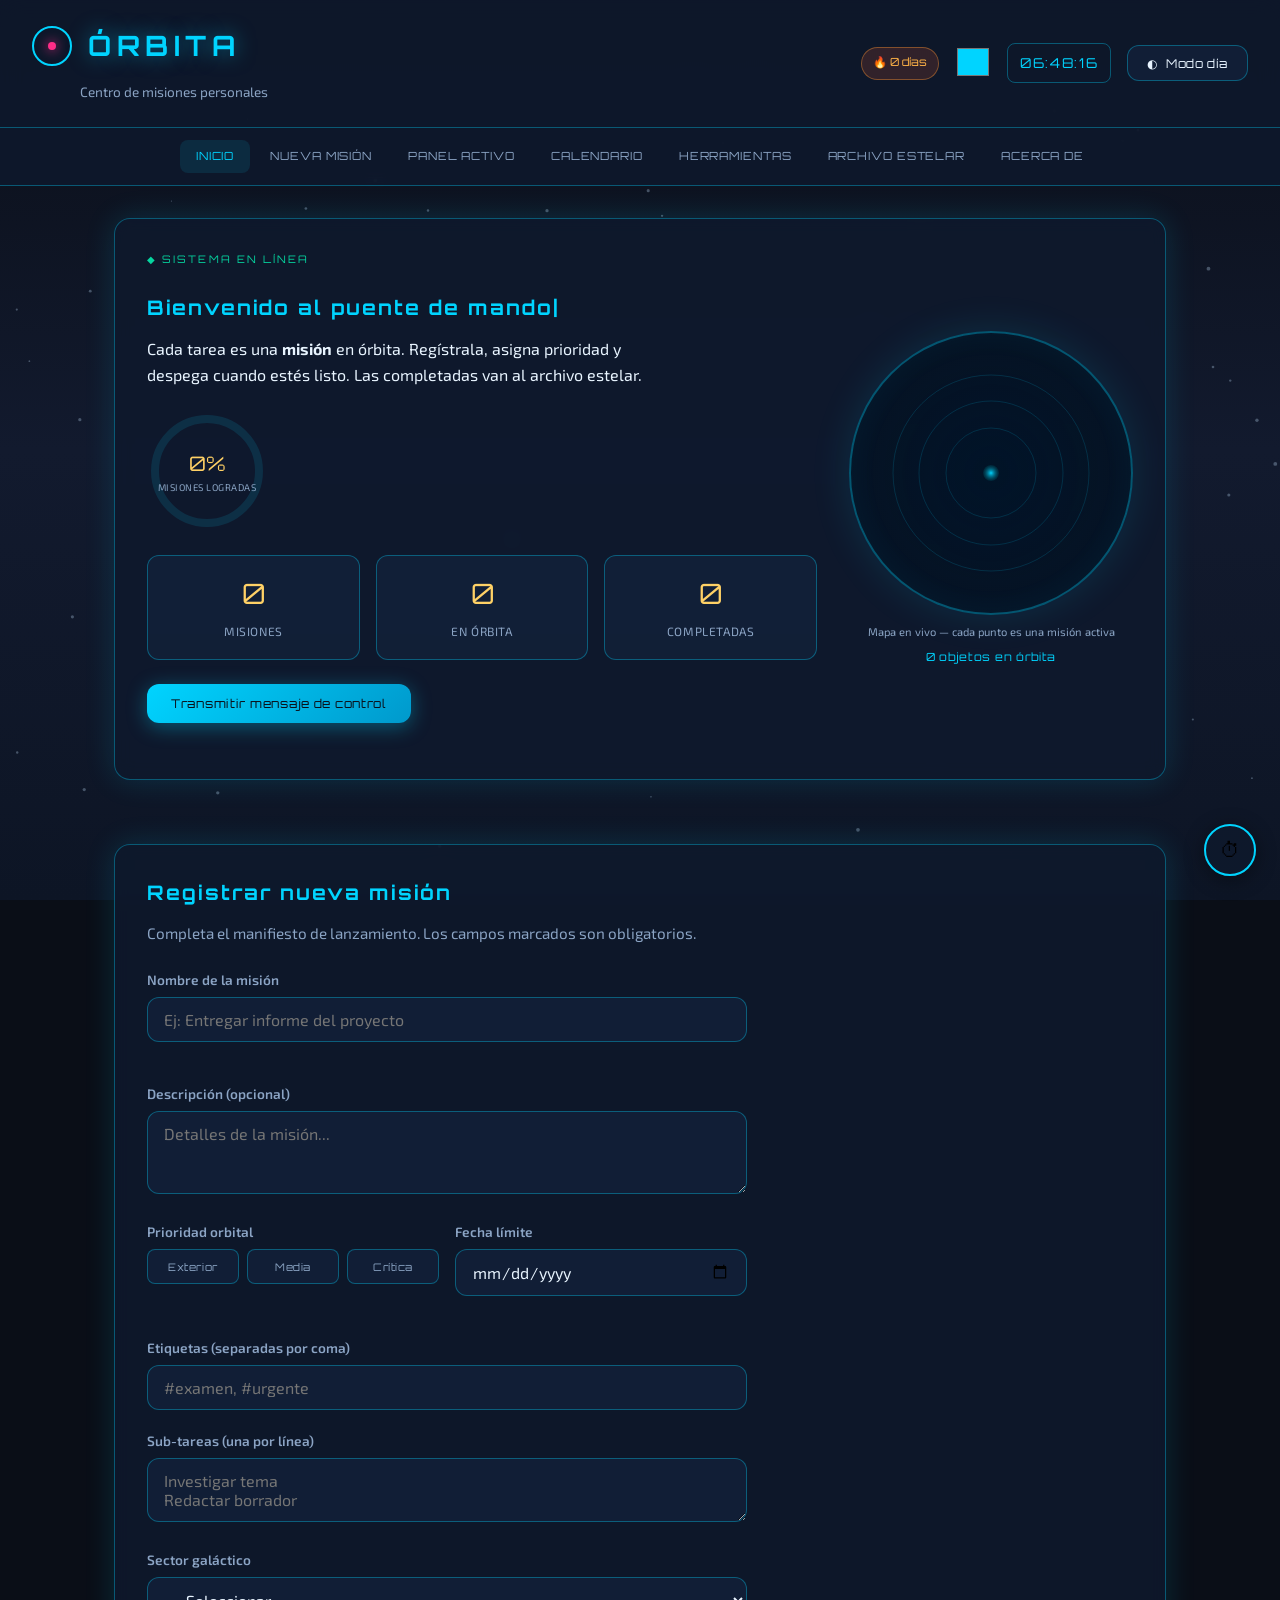
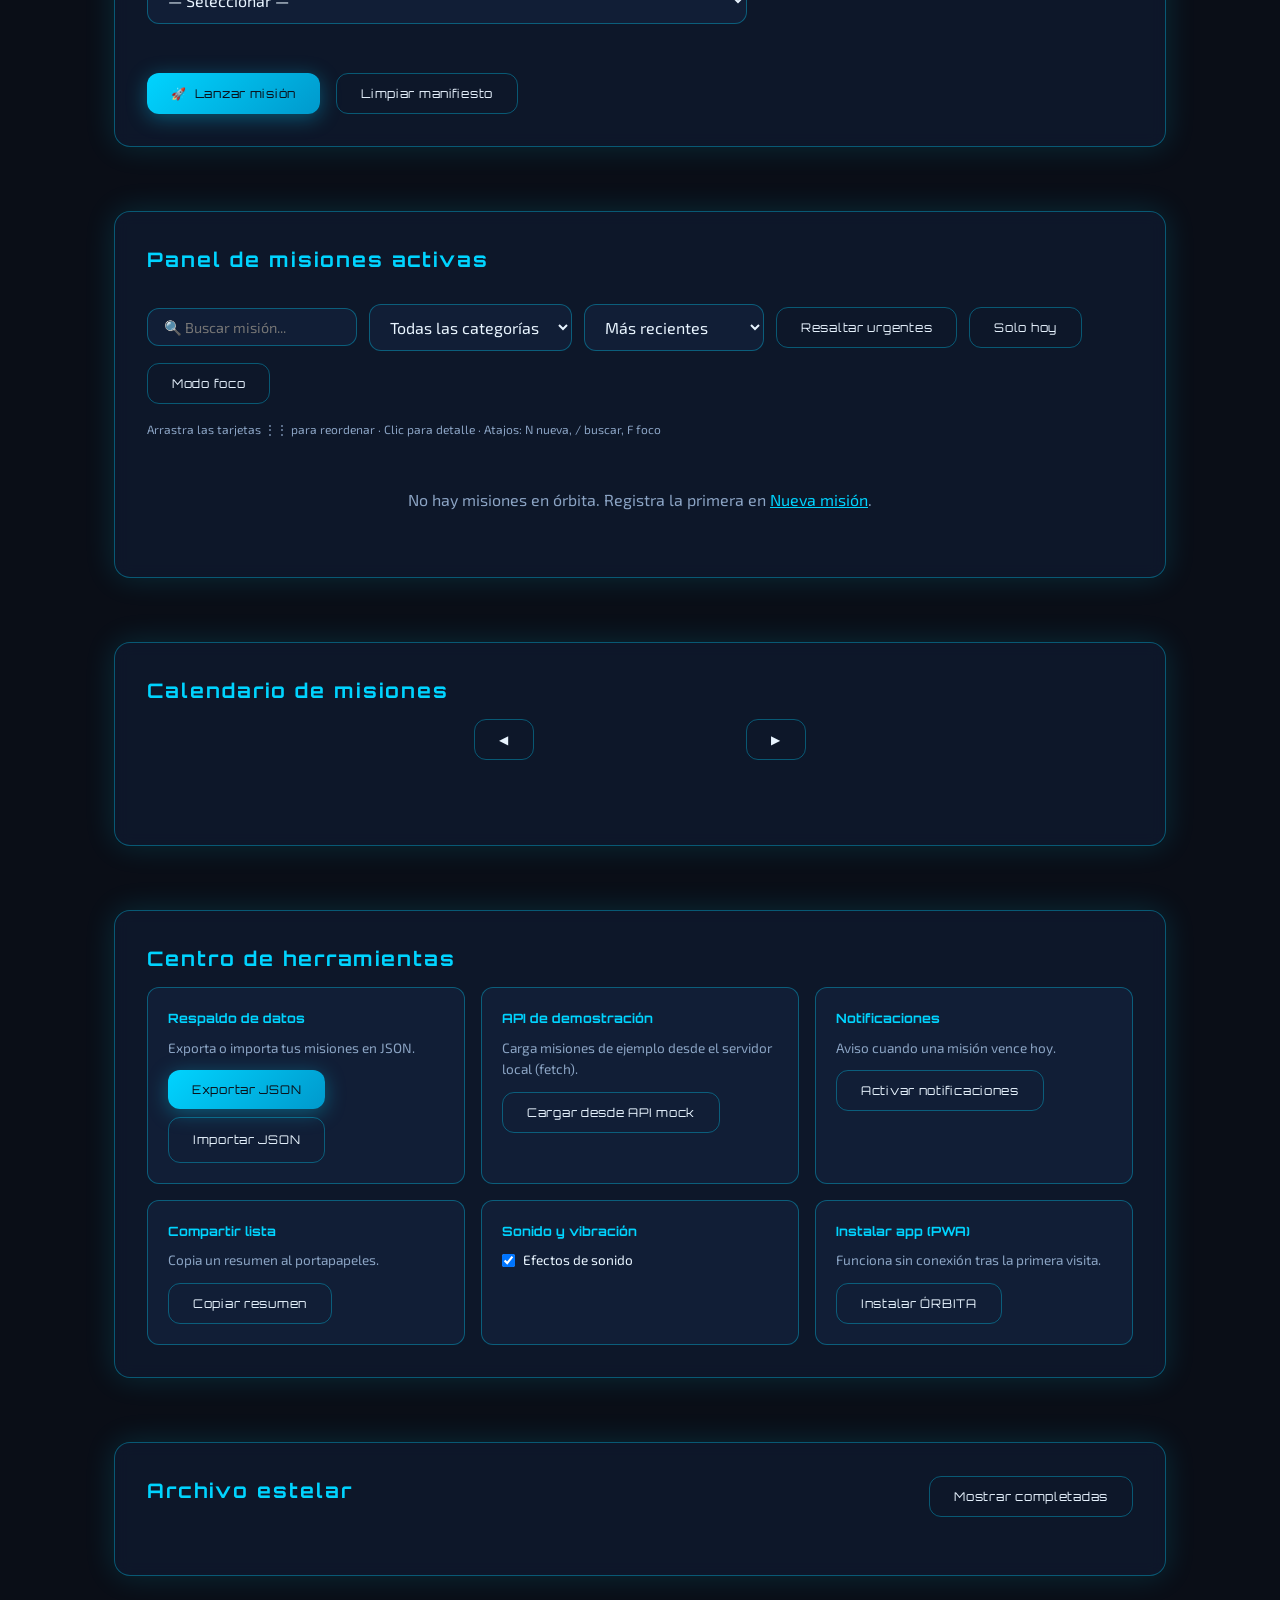
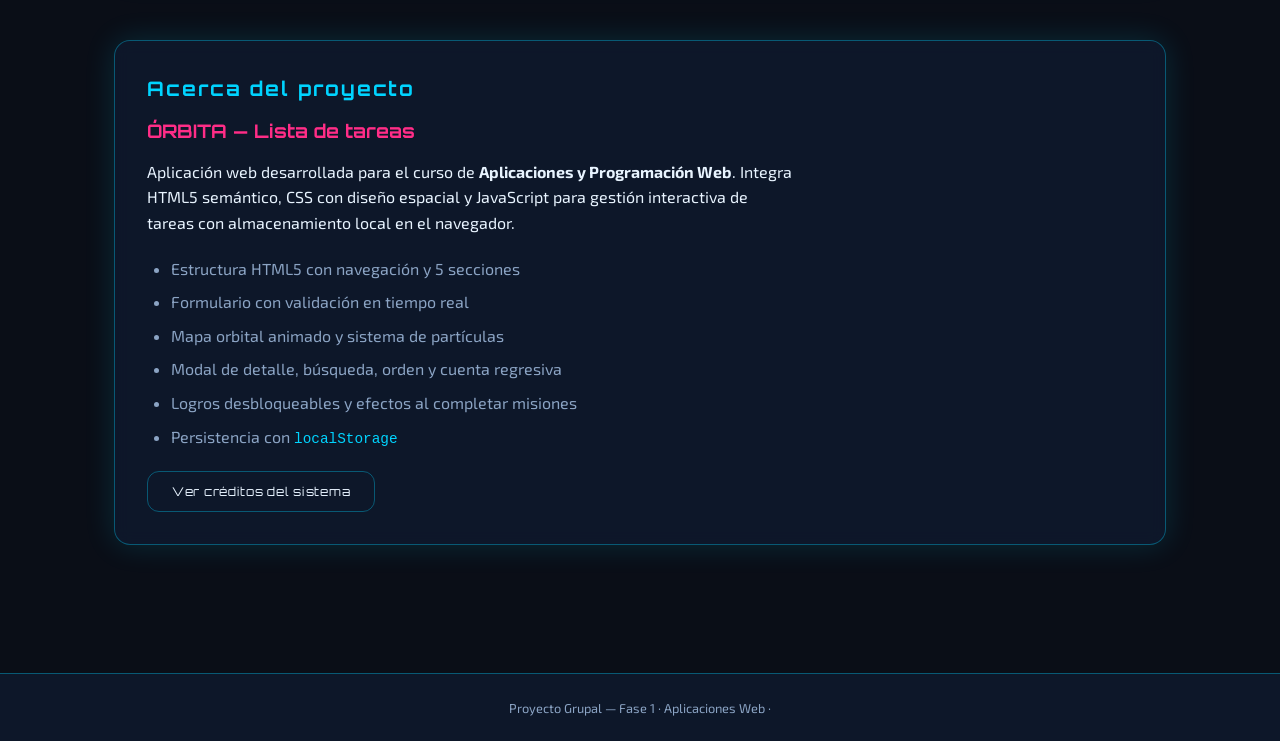
==== index.html @ b2212bdc "Inicializacion de Github - Proyecto" ====
<!DOCTYPE html>
<html lang="es">
<head>
  <meta charset="UTF-8">
  <meta name="viewport" content="width=device-width, initial-scale=1.0">
  <meta name="description" content="ÓRBITA — Centro de misiones para organizar tus tareas diarias">
  <title>ÓRBITA | Centro de Misiones</title>
  <link rel="manifest" href="manifest.json">
  <meta name="theme-color" content="#00d4ff">
  <link rel="preconnect" href="https://fonts.googleapis.com">
  <link rel="preconnect" href="https://fonts.gstatic.com" crossorigin>
  <link href="https://fonts.googleapis.com/css2?family=Orbitron:wght@400;600;700&family=Exo+2:wght@300;400;600&display=swap" rel="stylesheet">
  <link rel="stylesheet" href="css/styles.css">
  <link rel="stylesheet" href="css/features.css">
</head>
<body>
  <canvas id="fx-canvas" class="fx-canvas" aria-hidden="true"></canvas>
  <div class="starfield" id="starfield" aria-hidden="true"></div>
  <div id="cohete-lanzamiento" class="cohete-lanzamiento oculto" aria-hidden="true">🚀</div>

  <header class="site-header">
    <div class="header-brand">
      <span class="logo-ring" aria-hidden="true"></span>
      <h1>ÓRBITA</h1>
      <p class="tagline">Centro de misiones personales</p>
    </div>
    <div class="header-extra">
      <div class="racha-badge" id="racha-badge" title="Racha de días completando misiones">🔥 0 días</div>
      <label class="accent-picker" title="Color de acento">
        <span class="sr-only">Color acento</span>
        <input type="color" id="accent-color" value="#00d4ff">
      </label>
      <div class="reloj-mision" id="reloj-mision" aria-live="off">00:00:00</div>
      <button type="button" id="btn-tema" class="btn-tema" aria-label="Cambiar tema visual">
        <span class="btn-tema-icon">◐</span>
        <span class="btn-tema-texto">Modo día</span>
      </button>
    </div>
  </header>

  <nav class="nav-principal" aria-label="Navegación principal">
    <ul>
      <li><a href="#inicio" class="nav-link activo">Inicio</a></li>
      <li><a href="#nueva-mision" class="nav-link">Nueva misión</a></li>
      <li><a href="#panel-misiones" class="nav-link">Panel activo</a></li>
      <li><a href="#calendario" class="nav-link">Calendario</a></li>
      <li><a href="#herramientas" class="nav-link">Herramientas</a></li>
      <li><a href="#archivo" class="nav-link">Archivo estelar</a></li>
      <li><a href="#acerca" class="nav-link">Acerca de</a></li>
    </ul>
  </nav>

  <main class="contenedor-principal">
    <!-- SECCIÓN 1: INICIO -->
    <section id="inicio" class="seccion seccion-hero" aria-labelledby="titulo-inicio">
      <article class="hero-card">
        <p class="hero-badge">◆ SISTEMA EN LÍNEA</p>
        <h2 id="titulo-inicio"><span id="titulo-typed"></span><span class="cursor-blink">|</span></h2>
        <p>
          Cada tarea es una <strong>misión</strong> en órbita. Regístrala, asigna prioridad
          y despega cuando estés listo. Las completadas van al archivo estelar.
        </p>

        <div class="progreso-orbital" aria-label="Progreso de misiones completadas">
          <svg class="ring-svg" viewBox="0 0 120 120" aria-hidden="true">
            <circle class="ring-bg" cx="60" cy="60" r="52"/>
            <circle class="ring-fill" id="ring-fill" cx="60" cy="60" r="52"/>
          </svg>
          <div class="ring-texto">
            <span class="ring-pct" id="ring-pct">0%</span>
            <span class="ring-label">Misiones logradas</span>
          </div>
        </div>

        <div class="hero-stats" id="hero-stats">
          <div class="stat-orbe">
            <span class="stat-num" id="stat-total">0</span>
            <span class="stat-label">Misiones</span>
          </div>
          <div class="stat-orbe">
            <span class="stat-num" id="stat-activas">0</span>
            <span class="stat-label">En órbita</span>
          </div>
          <div class="stat-orbe">
            <span class="stat-num" id="stat-completadas">0</span>
            <span class="stat-label">Completadas</span>
          </div>
        </div>
        <button type="button" id="btn-mostrar-bienvenida" class="btn-primario">
          Transmitir mensaje de control
        </button>
        <p id="mensaje-bienvenida" class="mensaje-flotante oculto" role="status" aria-live="polite"></p>

        <div class="stats-categorias" id="stats-categorias" aria-label="Estadísticas por categoría"></div>
      </article>
      <aside class="mapa-orbital-panel" aria-label="Mapa orbital de misiones activas">
        <canvas id="mapa-orbital" width="280" height="280" aria-hidden="true"></canvas>
        <p class="mapa-leyenda">Mapa en vivo — cada punto es una misión activa</p>
        <p class="mapa-contador" id="mapa-contador">0 objetos en órbita</p>
      </aside>
    </section>

    <!-- SECCIÓN 2: FORMULARIO NUEVA MISIÓN -->
    <section id="nueva-mision" class="seccion seccion-formulario" aria-labelledby="titulo-formulario">
      <h2 id="titulo-formulario">Registrar nueva misión</h2>
      <p class="seccion-desc">Completa el manifiesto de lanzamiento. Los campos marcados son obligatorios.</p>

      <form id="form-mision" class="form-mision" novalidate>
        <div class="campo-grupo">
          <label for="titulo-mision">Nombre de la misión</label>
          <input
            type="text"
            id="titulo-mision"
            name="titulo"
            placeholder="Ej: Entregar informe del proyecto"
            minlength="3"
            maxlength="80"
            required
            autocomplete="off"
          >
          <span class="error-campo" id="error-titulo" role="alert"></span>
        </div>

        <div class="campo-grupo">
          <label for="descripcion-mision">Descripción (opcional)</label>
          <textarea
            id="descripcion-mision"
            name="descripcion"
            rows="3"
            placeholder="Detalles de la misión..."
            maxlength="200"
          ></textarea>
        </div>

        <div class="campo-fila">
        <div class="campo-grupo">
          <label>Prioridad orbital</label>
          <div class="prioridad-chips" role="group" aria-label="Seleccionar prioridad">
            <button type="button" class="chip-prioridad" data-prioridad="baja">Exterior</button>
            <button type="button" class="chip-prioridad" data-prioridad="media">Media</button>
            <button type="button" class="chip-prioridad" data-prioridad="alta">Crítica</button>
          </div>
          <select id="prioridad-mision" name="prioridad" required class="select-oculto-visual">
            <option value="">— Seleccionar —</option>
            <option value="baja">Baja — órbita exterior</option>
            <option value="media">Media — órbita media</option>
            <option value="alta">Alta — órbita crítica</option>
          </select>
          <span class="error-campo" id="error-prioridad" role="alert"></span>
        </div>

          <div class="campo-grupo">
            <label for="fecha-mision">Fecha límite</label>
            <input type="date" id="fecha-mision" name="fecha" required>
            <span class="error-campo" id="error-fecha" role="alert"></span>
          </div>
        </div>

        <div class="campo-grupo">
          <label for="etiquetas-mision">Etiquetas (separadas por coma)</label>
          <input type="text" id="etiquetas-mision" placeholder="#examen, #urgente" autocomplete="off">
        </div>

        <div class="campo-grupo">
          <label for="subtareas-mision">Sub-tareas (una por línea)</label>
          <textarea id="subtareas-mision" rows="2" placeholder="Investigar tema&#10;Redactar borrador"></textarea>
        </div>

        <div class="campo-grupo">
          <label for="categoria-mision">Sector galáctico</label>
          <select id="categoria-mision" name="categoria" required>
            <option value="">— Seleccionar —</option>
            <option value="estudio">Estudio</option>
            <option value="trabajo">Trabajo</option>
            <option value="personal">Personal</option>
            <option value="salud">Salud</option>
          </select>
          <span class="error-campo" id="error-categoria" role="alert"></span>
        </div>

        <div class="form-acciones">
          <button type="submit" class="btn-primario btn-lanzar">
            <span aria-hidden="true">🚀</span> Lanzar misión
          </button>
          <button type="reset" class="btn-secundario" id="btn-limpiar-form">Limpiar manifiesto</button>
        </div>
      </form>

      <div id="toast-formulario" class="toast oculto" role="alert"></div>
    </section>

    <!-- SECCIÓN 3: PANEL DE MISIONES ACTIVAS -->
    <section id="panel-misiones" class="seccion seccion-panel" aria-labelledby="titulo-panel">
      <div class="panel-cabecera">
        <h2 id="titulo-panel">Panel de misiones activas</h2>
        <div class="panel-controles">
          <input type="search" id="buscar-mision" class="input-buscar" placeholder="🔍 Buscar misión..." autocomplete="off">
          <label for="filtro-categoria" class="sr-only">Filtrar por categoría</label>
          <select id="filtro-categoria" class="select-filtro">
            <option value="todas">Todas las categorías</option>
            <option value="estudio">Estudio</option>
            <option value="trabajo">Trabajo</option>
            <option value="personal">Personal</option>
            <option value="salud">Salud</option>
          </select>
          <select id="orden-misiones" class="select-filtro" aria-label="Ordenar misiones">
            <option value="reciente">Más recientes</option>
            <option value="fecha-asc">Fecha límite ↑</option>
            <option value="fecha-desc">Fecha límite ↓</option>
            <option value="prioridad">Prioridad</option>
            <option value="nombre">Nombre A-Z</option>
            <option value="manual">Orden manual</option>
          </select>
          <button type="button" id="btn-toggle-estilos" class="btn-secundario">
            Resaltar urgentes
          </button>
          <button type="button" id="btn-solo-hoy" class="btn-secundario">Solo hoy</button>
          <button type="button" id="btn-undo" class="btn-secundario oculto" title="Deshacer eliminación">↩ Deshacer</button>
          <button type="button" id="btn-focus-mode" class="btn-secundario">Modo foco</button>
        </div>
      </div>
      <p class="panel-hint">Arrastra las tarjetas ⋮⋮ para reordenar · Clic para detalle · Atajos: N nueva, / buscar, F foco</p>

      <p id="panel-vacio" class="estado-vacio">
        No hay misiones en órbita. Registra la primera en <a href="#nueva-mision">Nueva misión</a>.
      </p>
      <ul id="lista-activas" class="lista-misiones" aria-label="Lista de tareas activas"></ul>
    </section>

    <!-- SECCIÓN: CALENDARIO -->
    <section id="calendario" class="seccion seccion-calendario" aria-labelledby="titulo-calendario">
      <h2 id="titulo-calendario">Calendario de misiones</h2>
      <div class="cal-nav">
        <button type="button" id="cal-prev" class="btn-secundario">◀</button>
        <span id="cal-mes-label" class="cal-mes-label"></span>
        <button type="button" id="cal-next" class="btn-secundario">▶</button>
      </div>
      <div id="calendario-grid" class="calendario-grid" aria-label="Calendario mensual"></div>
      <p id="cal-detalle" class="cal-detalle"></p>
    </section>

    <!-- SECCIÓN: HERRAMIENTAS -->
    <section id="herramientas" class="seccion seccion-herramientas" aria-labelledby="titulo-herramientas">
      <h2 id="titulo-herramientas">Centro de herramientas</h2>
      <div class="herramientas-grid">
        <article class="tool-card">
          <h3>Respaldo de datos</h3>
          <p>Exporta o importa tus misiones en JSON.</p>
          <div class="tool-acciones">
            <button type="button" id="btn-exportar" class="btn-primario">Exportar JSON</button>
            <label class="btn-secundario btn-archivo">
              Importar JSON
              <input type="file" id="input-importar" accept=".json,application/json" hidden>
            </label>
          </div>
        </article>
        <article class="tool-card">
          <h3>API de demostración</h3>
          <p>Carga misiones de ejemplo desde el servidor local (fetch).</p>
          <button type="button" id="btn-cargar-api" class="btn-secundario">Cargar desde API mock</button>
        </article>
        <article class="tool-card">
          <h3>Notificaciones</h3>
          <p>Aviso cuando una misión vence hoy.</p>
          <button type="button" id="btn-notificaciones" class="btn-secundario">Activar notificaciones</button>
        </article>
        <article class="tool-card">
          <h3>Compartir lista</h3>
          <p>Copia un resumen al portapapeles.</p>
          <button type="button" id="btn-compartir" class="btn-secundario">Copiar resumen</button>
        </article>
        <article class="tool-card">
          <h3>Sonido y vibración</h3>
          <label class="toggle-label"><input type="checkbox" id="toggle-sonido" checked> Efectos de sonido</label>
        </article>
        <article class="tool-card">
          <h3>Instalar app (PWA)</h3>
          <p>Funciona sin conexión tras la primera visita.</p>
          <button type="button" id="btn-instalar-pwa" class="btn-secundario">Instalar ÓRBITA</button>
        </article>
      </div>
    </section>

    <!-- SECCIÓN 4: ARCHIVO ESTELAR (completadas) -->
    <section id="archivo" class="seccion seccion-archivo" aria-labelledby="titulo-archivo">
      <div class="archivo-cabecera">
        <h2 id="titulo-archivo">Archivo estelar</h2>
        <button type="button" id="btn-toggle-archivo" class="btn-secundario" aria-expanded="false" aria-controls="contenido-archivo">
          Mostrar completadas
        </button>
      </div>
      <div id="contenido-archivo" class="contenido-archivo oculto" aria-hidden="true">
        <p class="seccion-desc">Misiones que ya aterrizaron con éxito.</p>
        <button type="button" id="btn-borrar-archivo" class="btn-peligro">
          Vaciar archivo
        </button>
        <ul id="lista-completadas" class="lista-misiones lista-archivo" aria-label="Tareas completadas"></ul>
        <p id="archivo-vacio" class="estado-vacio oculto">El archivo está vacío.</p>
      </div>
    </section>

    <!-- SECCIÓN 5: ACERCA DE -->
    <section id="acerca" class="seccion seccion-acerca" aria-labelledby="titulo-acerca">
      <h2 id="titulo-acerca">Acerca del proyecto</h2>
      <article class="acerca-card">
        <h3>ÓRBITA — Lista de tareas</h3>
        <p>
          Aplicación web desarrollada para el curso de <strong>Aplicaciones y Programación Web</strong>.
          Integra HTML5 semántico, CSS con diseño espacial y JavaScript para gestión interactiva
          de tareas con almacenamiento local en el navegador.
        </p>
        <ul class="lista-tecnica">
          <li>Estructura HTML5 con navegación y 5 secciones</li>
          <li>Formulario con validación en tiempo real</li>
          <li>Mapa orbital animado y sistema de partículas</li>
          <li>Modal de detalle, búsqueda, orden y cuenta regresiva</li>
          <li>Logros desbloqueables y efectos al completar misiones</li>
          <li>Persistencia con <code>localStorage</code></li>
        </ul>
        <div id="logros-panel" class="logros-panel" aria-label="Logros desbloqueados"></div>
        <button type="button" id="btn-mostrar-creditos" class="btn-secundario">
          Ver créditos del sistema
        </button>
        <p id="creditos-sistema" class="mensaje-flotante oculto" role="status"></p>
      </article>
    </section>
  </main>

  <footer class="site-footer">
    <p>Proyecto Grupal — Fase 1 · Aplicaciones Web · <span id="anio-footer"></span></p>
  </footer>

  <div id="modal-mision" class="modal-overlay oculto" role="dialog" aria-modal="true" aria-labelledby="modal-titulo">
    <div class="modal-contenido modal-contenido-grande">
      <button type="button" class="modal-cerrar" id="modal-cerrar" aria-label="Cerrar">✕</button>
      <h3 id="modal-titulo">Detalle de misión</h3>
      <div id="modal-modo-tabs" class="modal-tabs">
        <button type="button" class="modal-tab activo" data-modo="ver">Ver</button>
        <button type="button" class="modal-tab" data-modo="editar">Editar</button>
      </div>
      <div id="modal-cuerpo"></div>
      <div id="modal-editar" class="modal-editar oculto"></div>
      <div class="modal-acciones">
        <button type="button" class="btn-primario" id="modal-completar">Completar misión</button>
        <button type="button" class="btn-secundario oculto" id="modal-guardar">Guardar cambios</button>
        <button type="button" class="btn-peligro" id="modal-eliminar">Eliminar</button>
      </div>
    </div>
  </div>

  <div id="focus-overlay" class="focus-overlay oculto" aria-hidden="true">
    <div class="focus-inner">
      <button type="button" id="focus-cerrar" class="btn-secundario">Salir del modo foco</button>
      <p class="focus-label">Misión en concentración</p>
      <h2 id="focus-titulo"></h2>
      <p id="focus-desc"></p>
      <ul id="focus-subtareas" class="focus-subtareas"></ul>
      <button type="button" id="focus-completar" class="btn-primario">Completar ahora</button>
    </div>
  </div>

  <aside id="pomodoro-widget" class="pomodoro-widget" aria-label="Temporizador Pomodoro">
    <button type="button" id="pomo-toggle" class="pomo-toggle" title="Pomodoro">⏱</button>
    <div id="pomo-panel" class="pomo-panel oculto">
      <p class="pomo-tiempo" id="pomo-tiempo">25:00</p>
      <p class="pomo-mision" id="pomo-mision-label">Sin misión vinculada</p>
      <select id="pomo-select-mision" class="select-filtro"></select>
      <div class="pomo-btns">
        <button type="button" id="pomo-start" class="btn-primario">Iniciar</button>
        <button type="button" id="pomo-reset" class="btn-secundario">Reset</button>
      </div>
    </div>
  </aside>

  <div id="toast-global" class="toast-global oculto" role="status" aria-live="polite"></div>
  <div id="atajos-ayuda" class="atajos-ayuda oculto" role="complementary"></div>

  <script src="js/effects.js"></script>
  <script src="js/app.js"></script>
  <script src="js/features.js"></script>
</body>
</html>
---- css/styles.css ----
/* ============================================
   ÓRBITA — Estilos del Centro de Misiones
   ============================================ */

:root {
  --bg-void: #0a0e17;
  --bg-panel: rgba(15, 25, 45, 0.85);
  --bg-card: rgba(20, 35, 60, 0.7);
  --border-glow: rgba(0, 212, 255, 0.35);
  --accent-cyan: #00d4ff;
  --accent-magenta: #ff2d87;
  --accent-gold: #ffd166;
  --accent-green: #06d6a0;
  --text-primary: #e8f4ff;
  --text-muted: #8ba4c4;
  --prioridad-alta: #ff4757;
  --prioridad-media: #ffa502;
  --prioridad-baja: #2ed573;
  --radius: 12px;
  --shadow-glow: 0 0 30px rgba(0, 212, 255, 0.15);
  --font-display: "Orbitron", sans-serif;
  --font-body: "Exo 2", sans-serif;
  --header-height: auto;
}

[data-tema="dia"] {
  --bg-void: #e8f0fa;
  --bg-panel: rgba(255, 255, 255, 0.92);
  --bg-card: rgba(255, 255, 255, 0.95);
  --border-glow: rgba(0, 100, 180, 0.25);
  --accent-cyan: #0066cc;
  --text-primary: #1a2a3a;
  --text-muted: #5a6a7a;
  --shadow-glow: 0 4px 24px rgba(0, 80, 160, 0.12);
}

[data-tema="dia"] .starfield {
  opacity: 0.15;
  background: radial-gradient(ellipse at 30% 20%, #a8d4ff 0%, transparent 50%),
              radial-gradient(ellipse at 70% 80%, #c8e8ff 0%, transparent 40%);
}

*,
*::before,
*::after {
  box-sizing: border-box;
  margin: 0;
  padding: 0;
}

html {
  scroll-behavior: smooth;
}

body {
  font-family: var(--font-body);
  font-size: 1rem;
  line-height: 1.6;
  color: var(--text-primary);
  background: var(--bg-void);
  min-height: 100vh;
  overflow-x: hidden;
}

.sr-only {
  position: absolute;
  width: 1px;
  height: 1px;
  padding: 0;
  margin: -1px;
  overflow: hidden;
  clip: rect(0, 0, 0, 0);
  border: 0;
}

/* --- Fondo estelar animado --- */
.fx-canvas {
  position: fixed;
  inset: 0;
  z-index: 0;
  pointer-events: none;
}

.starfield {
  position: fixed;
  inset: 0;
  z-index: -1;
  transition: transform 0.15s ease-out;
  background:
    radial-gradient(2px 2px at 20% 30%, #fff, transparent),
    radial-gradient(2px 2px at 60% 70%, rgba(255,255,255,0.8), transparent),
    radial-gradient(1px 1px at 50% 50%, #fff, transparent),
    radial-gradient(1px 1px at 80% 10%, rgba(255,255,255,0.6), transparent),
    radial-gradient(2px 2px at 90% 60%, #fff, transparent),
    radial-gradient(1px 1px at 33% 80%, rgba(255,255,255,0.5), transparent),
    linear-gradient(180deg, #0a0e17 0%, #121a2e 50%, #0d1525 100%);
  background-size: 200% 200%, 180% 180%, 150% 150%, 220% 220%, 190% 190%, 160% 160%, 100% 100%;
  animation: drift-stars 120s linear infinite;
}

@keyframes drift-stars {
  0% { background-position: 0% 0%, 10% 20%, 30% 40%, 50% 60%, 70% 80%, 90% 10%, 0% 0%; }
  100% { background-position: 100% 100%, 90% 80%, 70% 60%, 50% 40%, 30% 20%, 10% 90%, 0% 0%; }
}

/* --- Header --- */
.site-header {
  display: flex;
  flex-wrap: wrap;
  align-items: center;
  justify-content: space-between;
  gap: 1rem;
  padding: 1.5rem 2rem;
  background: var(--bg-panel);
  border-bottom: 1px solid var(--border-glow);
  backdrop-filter: blur(12px);
  position: relative;
  z-index: 10;
}

.header-extra {
  display: flex;
  align-items: center;
  gap: 1rem;
}

.reloj-mision {
  font-family: var(--font-display);
  font-size: 0.85rem;
  letter-spacing: 0.12em;
  color: var(--accent-cyan);
  padding: 0.5rem 0.75rem;
  border: 1px solid var(--border-glow);
  border-radius: 8px;
  min-width: 100px;
  text-align: center;
  animation: reloj-pulse 2s ease infinite;
}

@keyframes reloj-pulse {
  0%, 100% { box-shadow: 0 0 0 rgba(0, 212, 255, 0); }
  50% { box-shadow: 0 0 12px rgba(0, 212, 255, 0.25); }
}

.cohete-lanzamiento {
  position: fixed;
  z-index: 9999;
  font-size: 2rem;
  pointer-events: none;
  transition: left 0.85s cubic-bezier(0.2, 0.8, 0.2, 1), top 0.85s cubic-bezier(0.3, 0, 0.5, 1);
  filter: drop-shadow(0 0 12px var(--accent-cyan));
}

.cohete-lanzamiento.volando {
  animation: cohete-temblor 0.1s linear infinite;
}

@keyframes cohete-temblor {
  0%, 100% { transform: rotate(-8deg) scale(1.1); }
  50% { transform: rotate(8deg) scale(1.2); }
}

.header-brand {
  display: flex;
  flex-wrap: wrap;
  align-items: center;
  gap: 0.75rem 1rem;
}

.header-brand h1 {
  font-family: var(--font-display);
  font-size: 1.75rem;
  letter-spacing: 0.2em;
  color: var(--accent-cyan);
  text-shadow: 0 0 20px rgba(0, 212, 255, 0.5);
}

.tagline {
  width: 100%;
  font-size: 0.85rem;
  color: var(--text-muted);
  margin-left: 3rem;
}

.logo-ring {
  width: 40px;
  height: 40px;
  border: 2px solid var(--accent-cyan);
  border-radius: 50%;
  position: relative;
  animation: spin-ring 8s linear infinite;
}

.logo-ring::after {
  content: "";
  position: absolute;
  top: 50%;
  left: 50%;
  width: 8px;
  height: 8px;
  background: var(--accent-magenta);
  border-radius: 50%;
  transform: translate(-50%, -50%);
  box-shadow: 0 0 12px var(--accent-magenta);
}

@keyframes spin-ring {
  to { transform: rotate(360deg); }
}

.btn-tema {
  display: flex;
  align-items: center;
  gap: 0.5rem;
  padding: 0.6rem 1.2rem;
  font-family: var(--font-display);
  font-size: 0.75rem;
  letter-spacing: 0.05em;
  color: var(--text-primary);
  background: var(--bg-card);
  border: 1px solid var(--border-glow);
  border-radius: var(--radius);
  cursor: pointer;
  transition: transform 0.2s, box-shadow 0.2s;
}

.btn-tema:hover {
  transform: scale(1.03);
  box-shadow: var(--shadow-glow);
}

/* --- Navegación --- */
.nav-principal {
  position: sticky;
  top: 0;
  z-index: 100;
  background: var(--bg-panel);
  border-bottom: 1px solid var(--border-glow);
  backdrop-filter: blur(10px);
}

.nav-principal ul {
  display: flex;
  flex-wrap: wrap;
  justify-content: center;
  gap: 0.25rem;
  list-style: none;
  padding: 0.75rem 1rem;
}

.nav-link {
  display: block;
  padding: 0.5rem 1rem;
  font-family: var(--font-display);
  font-size: 0.7rem;
  letter-spacing: 0.08em;
  text-transform: uppercase;
  text-decoration: none;
  color: var(--text-muted);
  border-radius: 8px;
  transition: color 0.2s, background 0.2s;
}

.nav-link:hover,
.nav-link.activo {
  color: var(--accent-cyan);
  background: rgba(0, 212, 255, 0.1);
}

/* --- Layout principal --- */
.contenedor-principal {
  max-width: 1100px;
  margin: 0 auto;
  padding: 2rem 1.5rem 4rem;
  position: relative;
  z-index: 1;
}

.seccion {
  margin-bottom: 4rem;
  padding: 2rem;
  background: var(--bg-panel);
  border: 1px solid var(--border-glow);
  border-radius: calc(var(--radius) + 4px);
  box-shadow: var(--shadow-glow);
  backdrop-filter: blur(8px);
}

.seccion h2 {
  font-family: var(--font-display);
  font-size: 1.25rem;
  letter-spacing: 0.1em;
  color: var(--accent-cyan);
  margin-bottom: 0.75rem;
}

.seccion-desc {
  color: var(--text-muted);
  margin-bottom: 1.5rem;
  font-size: 0.95rem;
}

/* --- Hero --- */
.seccion-hero {
  display: grid;
  grid-template-columns: 1fr auto;
  gap: 2rem;
  align-items: center;
}

.hero-badge {
  font-family: var(--font-display);
  font-size: 0.65rem;
  letter-spacing: 0.2em;
  color: var(--accent-green);
  margin-bottom: 0.5rem;
  animation: badge-parpadeo 2.5s ease infinite;
}

@keyframes badge-parpadeo {
  0%, 100% { opacity: 1; }
  50% { opacity: 0.5; }
}

.cursor-blink {
  animation: blink 1s step-end infinite;
  color: var(--accent-cyan);
}

@keyframes blink {
  50% { opacity: 0; }
}

.hero-card p {
  margin-bottom: 1.5rem;
  max-width: 52ch;
}

.progreso-orbital {
  position: relative;
  width: 120px;
  height: 120px;
  margin-bottom: 1.5rem;
}

.ring-svg {
  width: 100%;
  height: 100%;
  transform: rotate(-90deg);
}

.ring-bg {
  fill: none;
  stroke: rgba(0, 212, 255, 0.12);
  stroke-width: 8;
}

.ring-fill {
  fill: none;
  stroke: var(--accent-cyan);
  stroke-width: 8;
  stroke-linecap: round;
  stroke-dasharray: 326.7;
  stroke-dashoffset: 326.7;
  transition: stroke-dashoffset 0.8s cubic-bezier(0.4, 0, 0.2, 1);
  filter: drop-shadow(0 0 6px var(--accent-cyan));
}

.ring-texto {
  position: absolute;
  inset: 0;
  display: flex;
  flex-direction: column;
  align-items: center;
  justify-content: center;
}

.ring-pct {
  font-family: var(--font-display);
  font-size: 1.25rem;
  color: var(--accent-gold);
}

.ring-label {
  font-size: 0.6rem;
  color: var(--text-muted);
  text-transform: uppercase;
  letter-spacing: 0.05em;
}

.hero-stats {
  display: flex;
  flex-wrap: wrap;
  gap: 1rem;
  margin-bottom: 1.5rem;
}

.stat-orbe {
  flex: 1;
  min-width: 90px;
  padding: 1rem;
  text-align: center;
  background: var(--bg-card);
  border: 1px solid var(--border-glow);
  border-radius: var(--radius);
}

.stat-num {
  display: block;
  font-family: var(--font-display);
  font-size: 1.75rem;
  color: var(--accent-gold);
}

.stat-label {
  font-size: 0.75rem;
  color: var(--text-muted);
  text-transform: uppercase;
  letter-spacing: 0.05em;
}

.mapa-orbital-panel {
  text-align: center;
}

#mapa-orbital {
  display: block;
  margin: 0 auto;
  border-radius: 50%;
  border: 2px solid var(--border-glow);
  background: radial-gradient(circle, rgba(0, 20, 40, 0.9) 0%, rgba(5, 15, 30, 0.6) 100%);
  box-shadow: 0 0 40px rgba(0, 212, 255, 0.12), inset 0 0 30px rgba(0, 212, 255, 0.05);
}

.mapa-leyenda,
.mapa-contador {
  font-size: 0.7rem;
  color: var(--text-muted);
  margin-top: 0.5rem;
}

.mapa-contador {
  font-family: var(--font-display);
  color: var(--accent-cyan);
  letter-spacing: 0.06em;
}

.prioridad-chips {
  display: flex;
  gap: 0.5rem;
  flex-wrap: wrap;
  margin-bottom: 0.5rem;
}

.chip-prioridad {
  flex: 1;
  min-width: 70px;
  padding: 0.6rem 0.5rem;
  font-family: var(--font-display);
  font-size: 0.65rem;
  letter-spacing: 0.05em;
  border: 1px solid var(--border-glow);
  border-radius: 8px;
  background: var(--bg-card);
  color: var(--text-muted);
  cursor: pointer;
  transition: all 0.25s ease;
}

.chip-prioridad:hover {
  transform: translateY(-2px);
  border-color: var(--accent-cyan);
}

.chip-prioridad.activo[data-prioridad="baja"] {
  background: rgba(46, 213, 115, 0.2);
  border-color: var(--prioridad-baja);
  color: var(--prioridad-baja);
  box-shadow: 0 0 15px rgba(46, 213, 115, 0.3);
}

.chip-prioridad.activo[data-prioridad="media"] {
  background: rgba(255, 165, 2, 0.2);
  border-color: var(--prioridad-media);
  color: var(--prioridad-media);
  box-shadow: 0 0 15px rgba(255, 165, 2, 0.3);
}

.chip-prioridad.activo[data-prioridad="alta"] {
  background: rgba(255, 71, 87, 0.2);
  border-color: var(--prioridad-alta);
  color: var(--prioridad-alta);
  box-shadow: 0 0 15px rgba(255, 71, 87, 0.35);
}

.select-oculto-visual {
  position: absolute;
  width: 1px;
  height: 1px;
  opacity: 0;
  pointer-events: none;
}

.campo-grupo:has(.prioridad-chips) {
  position: relative;
}

.input-buscar {
  min-width: 160px;
  padding: 0.6rem 1rem;
  font-family: var(--font-body);
  font-size: 0.9rem;
  color: var(--text-primary);
  background: var(--bg-card);
  border: 1px solid var(--border-glow);
  border-radius: var(--radius);
  transition: box-shadow 0.2s, border-color 0.2s;
}

.input-buscar:focus {
  outline: none;
  border-color: var(--accent-cyan);
  box-shadow: 0 0 0 3px rgba(0, 212, 255, 0.2), 0 0 20px rgba(0, 212, 255, 0.15);
}

/* --- Botones --- */
.btn-primario,
.btn-secundario,
.btn-peligro {
  padding: 0.75rem 1.5rem;
  font-family: var(--font-display);
  font-size: 0.75rem;
  letter-spacing: 0.06em;
  border-radius: var(--radius);
  cursor: pointer;
  border: none;
  transition: transform 0.15s, box-shadow 0.2s, opacity 0.2s;
}

.btn-primario {
  color: var(--bg-void);
  background: linear-gradient(135deg, var(--accent-cyan), #0099cc);
  box-shadow: 0 4px 20px rgba(0, 212, 255, 0.35);
}

.btn-primario:hover {
  transform: translateY(-2px);
  box-shadow: 0 6px 28px rgba(0, 212, 255, 0.45);
}

.btn-secundario {
  color: var(--text-primary);
  background: transparent;
  border: 1px solid var(--border-glow);
}

.btn-secundario:hover {
  background: rgba(0, 212, 255, 0.08);
}

.btn-peligro {
  color: #fff;
  background: var(--prioridad-alta);
  margin-bottom: 1rem;
}

.btn-lanzar {
  display: inline-flex;
  align-items: center;
  gap: 0.5rem;
}

/* --- Mensajes y utilidades --- */
.oculto {
  display: none !important;
}

.mensaje-flotante {
  margin-top: 1rem;
  padding: 1rem 1.25rem;
  background: rgba(0, 212, 255, 0.12);
  border-left: 4px solid var(--accent-cyan);
  border-radius: 0 var(--radius) var(--radius) 0;
  animation: fade-in 0.4s ease;
}

.mensaje-flotante.visible {
  display: block;
}

@keyframes fade-in {
  from { opacity: 0; transform: translateY(-8px); }
  to { opacity: 1; transform: translateY(0); }
}

.toast {
  margin-top: 1rem;
  padding: 1rem;
  border-radius: var(--radius);
  font-weight: 600;
  text-align: center;
}

.toast.exito {
  background: rgba(6, 214, 160, 0.2);
  border: 1px solid var(--accent-green);
  color: var(--accent-green);
}

.toast.error {
  background: rgba(255, 71, 87, 0.15);
  border: 1px solid var(--prioridad-alta);
  color: var(--prioridad-alta);
}

/* --- Formulario --- */
.form-mision {
  display: flex;
  flex-direction: column;
  gap: 1.25rem;
  max-width: 600px;
}

.campo-grupo label {
  display: block;
  font-size: 0.85rem;
  font-weight: 600;
  margin-bottom: 0.4rem;
  color: var(--text-muted);
}

.campo-grupo input,
.campo-grupo textarea,
.campo-grupo select,
.select-filtro {
  width: 100%;
  padding: 0.75rem 1rem;
  font-family: var(--font-body);
  font-size: 1rem;
  color: var(--text-primary);
  background: var(--bg-card);
  border: 1px solid var(--border-glow);
  border-radius: var(--radius);
  transition: border-color 0.2s, box-shadow 0.2s;
}

.campo-grupo input:focus,
.campo-grupo textarea:focus,
.campo-grupo select:focus {
  outline: none;
  border-color: var(--accent-cyan);
  box-shadow: 0 0 0 3px rgba(0, 212, 255, 0.2);
}

.campo-grupo input.invalido,
.campo-grupo select.invalido {
  border-color: var(--prioridad-alta);
}

.campo-fila {
  display: grid;
  grid-template-columns: 1fr 1fr;
  gap: 1rem;
}

.error-campo {
  display: block;
  font-size: 0.8rem;
  color: var(--prioridad-alta);
  margin-top: 0.35rem;
  min-height: 1.2em;
}

.form-acciones {
  display: flex;
  flex-wrap: wrap;
  gap: 1rem;
  margin-top: 0.5rem;
}

/* --- Lista de misiones --- */
.panel-cabecera,
.archivo-cabecera {
  display: flex;
  flex-wrap: wrap;
  align-items: center;
  justify-content: space-between;
  gap: 1rem;
  margin-bottom: 1.5rem;
}

.panel-controles {
  display: flex;
  flex-wrap: wrap;
  gap: 0.75rem;
  align-items: center;
}

.select-filtro {
  width: auto;
  min-width: 180px;
}

.lista-misiones {
  list-style: none;
  display: flex;
  flex-direction: column;
  gap: 1rem;
}

.tarjeta-mision {
  display: grid;
  grid-template-columns: auto 1fr auto;
  gap: 1rem;
  align-items: start;
  padding: 1.25rem;
  background: var(--bg-card);
  border: 1px solid var(--border-glow);
  border-radius: var(--radius);
  transition: transform 0.25s, border-color 0.2s, box-shadow 0.25s;
  animation: slide-in 0.45s cubic-bezier(0.22, 1, 0.36, 1) backwards;
  cursor: pointer;
  position: relative;
  overflow: hidden;
}

.tarjeta-mision::before {
  content: "";
  position: absolute;
  top: 0;
  left: -100%;
  width: 60%;
  height: 100%;
  background: linear-gradient(90deg, transparent, rgba(0, 212, 255, 0.06), transparent);
  transition: left 0.5s ease;
}

.tarjeta-mision:hover::before {
  left: 120%;
}

@keyframes slide-in {
  from { opacity: 0; transform: translateX(-20px) scale(0.98); }
  to { opacity: 1; transform: translateX(0) scale(1); }
}

.tarjeta-mision:hover {
  transform: translateX(6px) scale(1.01);
  box-shadow: var(--shadow-glow);
}

.tarjeta-mision.completando {
  animation: mision-aterriza 0.6s ease forwards;
}

@keyframes mision-aterriza {
  to {
    opacity: 0;
    transform: translateY(30px) scale(0.9);
    filter: blur(4px);
  }
}

.barra-countdown {
  height: 4px;
  background: rgba(0, 212, 255, 0.1);
  border-radius: 2px;
  margin-top: 0.75rem;
  overflow: hidden;
}

.barra-countdown-fill {
  height: 100%;
  border-radius: 2px;
  transition: width 1s linear, background 0.3s;
}

.barra-countdown-fill.ok { background: var(--accent-green); }
.barra-countdown-fill.warn { background: var(--prioridad-media); }
.barra-countdown-fill.crit { background: var(--prioridad-alta); }

.countdown-texto {
  font-size: 0.75rem;
  color: var(--text-muted);
  margin-top: 0.35rem;
  font-family: var(--font-display);
  letter-spacing: 0.04em;
}

.tarjeta-mision.sin-resultado {
  display: none;
}

.tarjeta-mision.prioridad-alta {
  border-left: 4px solid var(--prioridad-alta);
}

.tarjeta-mision.prioridad-media {
  border-left: 4px solid var(--prioridad-media);
}

.tarjeta-mision.prioridad-baja {
  border-left: 4px solid var(--prioridad-baja);
}

.tarjeta-mision.resaltada-urgente {
  animation: pulse-urgente 1.5s ease infinite;
  border-color: var(--prioridad-alta);
  box-shadow: 0 0 25px rgba(255, 71, 87, 0.25);
}

@keyframes pulse-urgente {
  0%, 100% { box-shadow: 0 0 15px rgba(255, 71, 87, 0.2); }
  50% { box-shadow: 0 0 35px rgba(255, 71, 87, 0.4); }
}

.orbe-prioridad {
  width: 36px;
  height: 36px;
  border-radius: 50%;
  flex-shrink: 0;
  background: radial-gradient(circle at 30% 30%, rgba(255,255,255,0.3), transparent);
}

.orbe-prioridad.alta { background-color: var(--prioridad-alta); }
.orbe-prioridad.media { background-color: var(--prioridad-media); }
.orbe-prioridad.baja { background-color: var(--prioridad-baja); }

.mision-info h3 {
  font-family: var(--font-display);
  font-size: 0.95rem;
  margin-bottom: 0.35rem;
}

.mision-meta {
  display: flex;
  flex-wrap: wrap;
  gap: 0.5rem 1rem;
  font-size: 0.8rem;
  color: var(--text-muted);
}

.mision-meta span {
  padding: 0.15rem 0.5rem;
  background: rgba(0, 212, 255, 0.08);
  border-radius: 4px;
}

.meta-vencida {
  color: var(--prioridad-alta) !important;
  background: rgba(255, 71, 87, 0.15) !important;
  animation: pulse-urgente 1.5s ease infinite;
}

.mision-desc {
  margin-top: 0.5rem;
  font-size: 0.9rem;
  color: var(--text-muted);
}

.mision-acciones {
  display: flex;
  flex-direction: column;
  gap: 0.5rem;
}

.btn-icono {
  width: 36px;
  height: 36px;
  padding: 0;
  font-size: 1rem;
  border: 1px solid var(--border-glow);
  border-radius: 8px;
  background: var(--bg-panel);
  color: var(--text-primary);
  cursor: pointer;
  transition: background 0.2s, transform 0.15s;
}

.btn-icono:hover {
  background: rgba(0, 212, 255, 0.15);
  transform: scale(1.08);
}

.btn-icono.completar:hover {
  background: rgba(6, 214, 160, 0.2);
  color: var(--accent-green);
}

.btn-icono.eliminar:hover {
  background: rgba(255, 71, 87, 0.2);
  color: var(--prioridad-alta);
}

.lista-archivo .tarjeta-mision {
  opacity: 0.85;
}

.lista-archivo .tarjeta-mision h3 {
  text-decoration: line-through;
  color: var(--text-muted);
}

.estado-vacio {
  text-align: center;
  padding: 2rem;
  color: var(--text-muted);
}

.estado-vacio a {
  color: var(--accent-cyan);
}

.contenido-archivo {
  transition: opacity 0.3s ease;
}

.contenido-archivo.oculto {
  display: none;
}

/* --- Acerca de --- */
.acerca-card {
  max-width: 65ch;
}

.acerca-card h3 {
  font-family: var(--font-display);
  margin-bottom: 0.75rem;
  color: var(--accent-magenta);
}

.lista-tecnica {
  margin: 1.25rem 0;
  padding-left: 1.5rem;
  color: var(--text-muted);
}

.lista-tecnica li {
  margin-bottom: 0.5rem;
}

.lista-tecnica code {
  font-size: 0.9em;
  color: var(--accent-cyan);
}

/* --- Modal --- */
.modal-overlay {
  position: fixed;
  inset: 0;
  z-index: 2000;
  background: rgba(5, 10, 20, 0.75);
  backdrop-filter: blur(8px);
  display: flex;
  align-items: center;
  justify-content: center;
  padding: 1.5rem;
  animation: modal-fade 0.3s ease;
}

@keyframes modal-fade {
  from { opacity: 0; }
  to { opacity: 1; }
}

.modal-contenido {
  background: var(--bg-panel);
  border: 1px solid var(--border-glow);
  border-radius: calc(var(--radius) + 4px);
  padding: 2rem;
  max-width: 480px;
  width: 100%;
  position: relative;
  box-shadow: 0 0 60px rgba(0, 212, 255, 0.2);
  animation: modal-slide 0.35s cubic-bezier(0.22, 1, 0.36, 1);
}

@keyframes modal-slide {
  from { opacity: 0; transform: scale(0.9) translateY(20px); }
  to { opacity: 1; transform: scale(1) translateY(0); }
}

.modal-cerrar {
  position: absolute;
  top: 1rem;
  right: 1rem;
  width: 36px;
  height: 36px;
  border: 1px solid var(--border-glow);
  border-radius: 8px;
  background: transparent;
  color: var(--text-primary);
  cursor: pointer;
  font-size: 1rem;
  transition: background 0.2s;
}

.modal-cerrar:hover {
  background: rgba(255, 71, 87, 0.2);
}

.modal-contenido h3 {
  font-family: var(--font-display);
  color: var(--accent-cyan);
  margin-bottom: 1rem;
  padding-right: 2rem;
}

.modal-detalle p {
  margin-bottom: 0.75rem;
  color: var(--text-muted);
}

.modal-detalle strong {
  color: var(--text-primary);
}

.modal-acciones {
  display: flex;
  gap: 0.75rem;
  margin-top: 1.5rem;
  flex-wrap: wrap;
}

.toast-global {
  position: fixed;
  bottom: 2rem;
  left: 50%;
  transform: translateX(-50%);
  z-index: 3000;
  padding: 1rem 1.5rem;
  font-family: var(--font-display);
  font-size: 0.75rem;
  letter-spacing: 0.06em;
  border-radius: var(--radius);
  background: linear-gradient(135deg, rgba(0, 212, 255, 0.25), rgba(255, 45, 135, 0.15));
  border: 1px solid var(--accent-cyan);
  color: var(--text-primary);
  box-shadow: 0 8px 32px rgba(0, 0, 0, 0.4);
  animation: toast-pop 0.4s cubic-bezier(0.22, 1, 0.36, 1);
  max-width: 90vw;
  text-align: center;
}

@keyframes toast-pop {
  from { opacity: 0; transform: translateX(-50%) translateY(20px) scale(0.9); }
  to { opacity: 1; transform: translateX(-50%) translateY(0) scale(1); }
}

.logros-panel {
  display: flex;
  flex-wrap: wrap;
  gap: 0.5rem;
  margin-top: 1rem;
}

.logro-badge {
  padding: 0.4rem 0.75rem;
  font-size: 0.7rem;
  font-family: var(--font-display);
  letter-spacing: 0.04em;
  border-radius: 20px;
  border: 1px solid var(--border-glow);
  background: var(--bg-card);
  color: var(--text-muted);
  transition: all 0.3s ease;
}

.logro-badge.desbloqueado {
  color: var(--accent-gold);
  border-color: var(--accent-gold);
  background: rgba(255, 209, 102, 0.12);
  animation: logro-pop 0.5s ease;
}

@keyframes logro-pop {
  0% { transform: scale(0.5); }
  70% { transform: scale(1.1); }
  100% { transform: scale(1); }
}

/* --- Footer --- */
.site-footer {
  text-align: center;
  padding: 1.5rem;
  font-size: 0.8rem;
  color: var(--text-muted);
  border-top: 1px solid var(--border-glow);
  background: var(--bg-panel);
}

/* --- Responsive --- */
@media (max-width: 768px) {
  .seccion-hero {
    grid-template-columns: 1fr;
  }

  .tagline {
    margin-left: 0;
  }

  .campo-fila {
    grid-template-columns: 1fr;
  }

  .tarjeta-mision {
    grid-template-columns: 1fr;
  }

  .mision-acciones {
    flex-direction: row;
  }

  .nav-principal ul {
    gap: 0.15rem;
  }

  .nav-link {
    padding: 0.4rem 0.6rem;
    font-size: 0.6rem;
  }

  .header-extra {
    width: 100%;
    justify-content: space-between;
  }

  .progreso-orbital {
    margin-left: auto;
    margin-right: auto;
  }

  .panel-controles {
    width: 100%;
  }

  .input-buscar {
    width: 100%;
  }
}
---- css/features.css ----
/* ÓRBITA — Funcionalidades avanzadas */

:root {
  --accent-user: var(--accent-cyan);
}

.racha-badge {
  font-family: var(--font-display);
  font-size: 0.7rem;
  padding: 0.4rem 0.7rem;
  border-radius: 20px;
  background: rgba(255, 100, 50, 0.15);
  border: 1px solid rgba(255, 150, 50, 0.4);
  color: #ffb347;
}

.accent-picker input {
  width: 36px;
  height: 36px;
  border: none;
  border-radius: 8px;
  cursor: pointer;
  background: transparent;
}

.stats-categorias {
  margin-top: 1.5rem;
  display: flex;
  flex-direction: column;
  gap: 0.6rem;
}

.stat-bar-row {
  display: grid;
  grid-template-columns: 80px 1fr 32px;
  align-items: center;
  gap: 0.5rem;
  font-size: 0.75rem;
}

.stat-bar-track {
  height: 8px;
  background: rgba(0, 212, 255, 0.1);
  border-radius: 4px;
  overflow: hidden;
}

.stat-bar-fill {
  height: 100%;
  background: linear-gradient(90deg, var(--accent-user), var(--accent-magenta));
  border-radius: 4px;
  transition: width 0.6s ease;
}

.panel-hint {
  font-size: 0.75rem;
  color: var(--text-muted);
  margin: -0.5rem 0 1rem;
}

.tarjeta-mision {
  grid-template-columns: auto auto 1fr auto !important;
}

.drag-handle {
  cursor: grab;
  padding: 0.25rem 0.5rem;
  color: var(--text-muted);
  font-size: 1rem;
  user-select: none;
  align-self: center;
}

.btn-secundario.activo {
  background: rgba(0, 212, 255, 0.2);
  border-color: var(--accent-user);
  color: var(--accent-user);
}

.tarjeta-mision.arrastrando {
  opacity: 0.5;
  border-style: dashed;
}

.tarjeta-mision.drag-over {
  border-color: var(--accent-user);
  box-shadow: 0 0 20px rgba(0, 212, 255, 0.3);
}

.etiquetas-row {
  display: flex;
  flex-wrap: wrap;
  gap: 0.35rem;
  margin-top: 0.4rem;
}

.etiqueta-tag {
  font-size: 0.65rem;
  padding: 0.15rem 0.45rem;
  border-radius: 4px;
  background: rgba(255, 45, 135, 0.15);
  color: var(--accent-magenta);
  border: 1px solid rgba(255, 45, 135, 0.3);
}

.subtareas-mini {
  font-size: 0.7rem;
  color: var(--accent-green);
  margin-top: 0.35rem;
}

.cal-nav {
  display: flex;
  align-items: center;
  justify-content: center;
  gap: 1rem;
  margin-bottom: 1rem;
}

.cal-mes-label {
  font-family: var(--font-display);
  font-size: 1rem;
  color: var(--accent-user);
  min-width: 180px;
  text-align: center;
}

.calendario-grid {
  display: grid;
  grid-template-columns: repeat(7, 1fr);
  gap: 4px;
}

.cal-dia-nombre {
  text-align: center;
  font-size: 0.65rem;
  color: var(--text-muted);
  padding: 0.35rem;
  font-family: var(--font-display);
}

.cal-celda {
  aspect-ratio: 1;
  min-height: 44px;
  border: 1px solid var(--border-glow);
  border-radius: 6px;
  padding: 4px;
  font-size: 0.7rem;
  cursor: pointer;
  transition: background 0.2s, transform 0.15s;
  background: var(--bg-card);
}

.cal-celda:hover {
  transform: scale(1.05);
  border-color: var(--accent-user);
}

.cal-celda.otro-mes { opacity: 0.35; }
.cal-celda.hoy { border-color: var(--accent-gold); box-shadow: 0 0 10px rgba(255, 209, 102, 0.3); }

.cal-num { font-weight: 600; display: block; }
.cal-puntos { display: flex; gap: 2px; flex-wrap: wrap; margin-top: 2px; }
.cal-punto { width: 5px; height: 5px; border-radius: 50%; }
.cal-punto.alta { background: var(--prioridad-alta); }
.cal-punto.media { background: var(--prioridad-media); }
.cal-punto.baja { background: var(--prioridad-baja); }

.cal-detalle {
  margin-top: 1rem;
  font-size: 0.9rem;
  color: var(--text-muted);
  min-height: 1.5em;
}

.herramientas-grid {
  display: grid;
  grid-template-columns: repeat(auto-fill, minmax(240px, 1fr));
  gap: 1rem;
}

.tool-card {
  padding: 1.25rem;
  background: var(--bg-card);
  border: 1px solid var(--border-glow);
  border-radius: var(--radius);
}

.tool-card h3 {
  font-family: var(--font-display);
  font-size: 0.8rem;
  color: var(--accent-user);
  margin-bottom: 0.5rem;
}

.tool-card p {
  font-size: 0.85rem;
  color: var(--text-muted);
  margin-bottom: 0.75rem;
}

.tool-acciones {
  display: flex;
  flex-wrap: wrap;
  gap: 0.5rem;
}

.btn-archivo {
  cursor: pointer;
  display: inline-block;
}

.toggle-label {
  display: flex;
  align-items: center;
  gap: 0.5rem;
  font-size: 0.85rem;
  cursor: pointer;
}

.modal-contenido-grande {
  max-width: 520px;
  max-height: 90vh;
  overflow-y: auto;
}

.modal-tabs {
  display: flex;
  gap: 0.5rem;
  margin-bottom: 1rem;
}

.modal-tab {
  padding: 0.4rem 1rem;
  font-family: var(--font-display);
  font-size: 0.7rem;
  border: 1px solid var(--border-glow);
  border-radius: 6px;
  background: transparent;
  color: var(--text-muted);
  cursor: pointer;
}

.modal-tab.activo {
  background: rgba(0, 212, 255, 0.15);
  color: var(--accent-user);
  border-color: var(--accent-user);
}

.modal-editar .campo-grupo {
  margin-bottom: 0.75rem;
}

.modal-editar label {
  display: block;
  font-size: 0.8rem;
  margin-bottom: 0.25rem;
  color: var(--text-muted);
}

.modal-editar input,
.modal-editar select,
.modal-editar textarea {
  width: 100%;
  padding: 0.5rem;
  background: var(--bg-card);
  border: 1px solid var(--border-glow);
  border-radius: 6px;
  color: var(--text-primary);
  font-family: var(--font-body);
}

.lista-subtareas-modal {
  list-style: none;
  margin: 0.5rem 0;
}

.lista-subtareas-modal li {
  display: flex;
  align-items: center;
  gap: 0.5rem;
  padding: 0.35rem 0;
  font-size: 0.9rem;
}

.lista-subtareas-modal li.hecha {
  text-decoration: line-through;
  opacity: 0.6;
}

.focus-overlay {
  position: fixed;
  inset: 0;
  z-index: 5000;
  background: rgba(5, 10, 25, 0.95);
  display: flex;
  align-items: center;
  justify-content: center;
  padding: 2rem;
  animation: modal-fade 0.3s ease;
}

.focus-inner {
  max-width: 500px;
  text-align: center;
}

.focus-inner h2 {
  font-family: var(--font-display);
  color: var(--accent-user);
  margin: 1rem 0;
  font-size: 1.5rem;
}

.focus-label {
  font-size: 0.75rem;
  letter-spacing: 0.15em;
  color: var(--text-muted);
  text-transform: uppercase;
}

.focus-subtareas {
  list-style: none;
  text-align: left;
  margin: 1.5rem 0;
}

.focus-subtareas li {
  padding: 0.5rem;
  border-bottom: 1px solid var(--border-glow);
}

.pomodoro-widget {
  position: fixed;
  bottom: 1.5rem;
  right: 1.5rem;
  z-index: 1500;
}

.pomo-toggle {
  width: 52px;
  height: 52px;
  border-radius: 50%;
  border: 2px solid var(--accent-user);
  background: var(--bg-panel);
  font-size: 1.25rem;
  cursor: pointer;
  box-shadow: 0 4px 20px rgba(0, 0, 0, 0.4);
  transition: transform 0.2s;
}

.pomo-toggle:hover {
  transform: scale(1.08);
}

.pomo-panel {
  position: absolute;
  bottom: 60px;
  right: 0;
  width: 220px;
  padding: 1rem;
  background: var(--bg-panel);
  border: 1px solid var(--border-glow);
  border-radius: var(--radius);
  box-shadow: var(--shadow-glow);
}

.pomo-tiempo {
  font-family: var(--font-display);
  font-size: 1.75rem;
  text-align: center;
  color: var(--accent-gold);
}

.pomo-mision {
  font-size: 0.7rem;
  color: var(--text-muted);
  text-align: center;
  margin: 0.5rem 0;
}

.pomo-btns {
  display: flex;
  gap: 0.5rem;
  margin-top: 0.75rem;
}

.pomo-btns .btn-primario,
.pomo-btns .btn-secundario {
  flex: 1;
  padding: 0.5rem;
  font-size: 0.65rem;
}

.atajos-ayuda {
  position: fixed;
  bottom: 5rem;
  left: 1rem;
  z-index: 1400;
  padding: 0.75rem 1rem;
  background: var(--bg-panel);
  border: 1px solid var(--border-glow);
  border-radius: 8px;
  font-size: 0.7rem;
  color: var(--text-muted);
  max-width: 220px;
}

[data-accent] {
  --accent-cyan: var(--accent-user);
}

.accent-picker,
.racha-badge {
  position: relative;
  z-index: 1;
}

@media (max-width: 768px) {
  .pomodoro-widget {
    bottom: 1rem;
    right: 1rem;
  }
  .cal-celda { min-height: 36px; font-size: 0.6rem; }
}
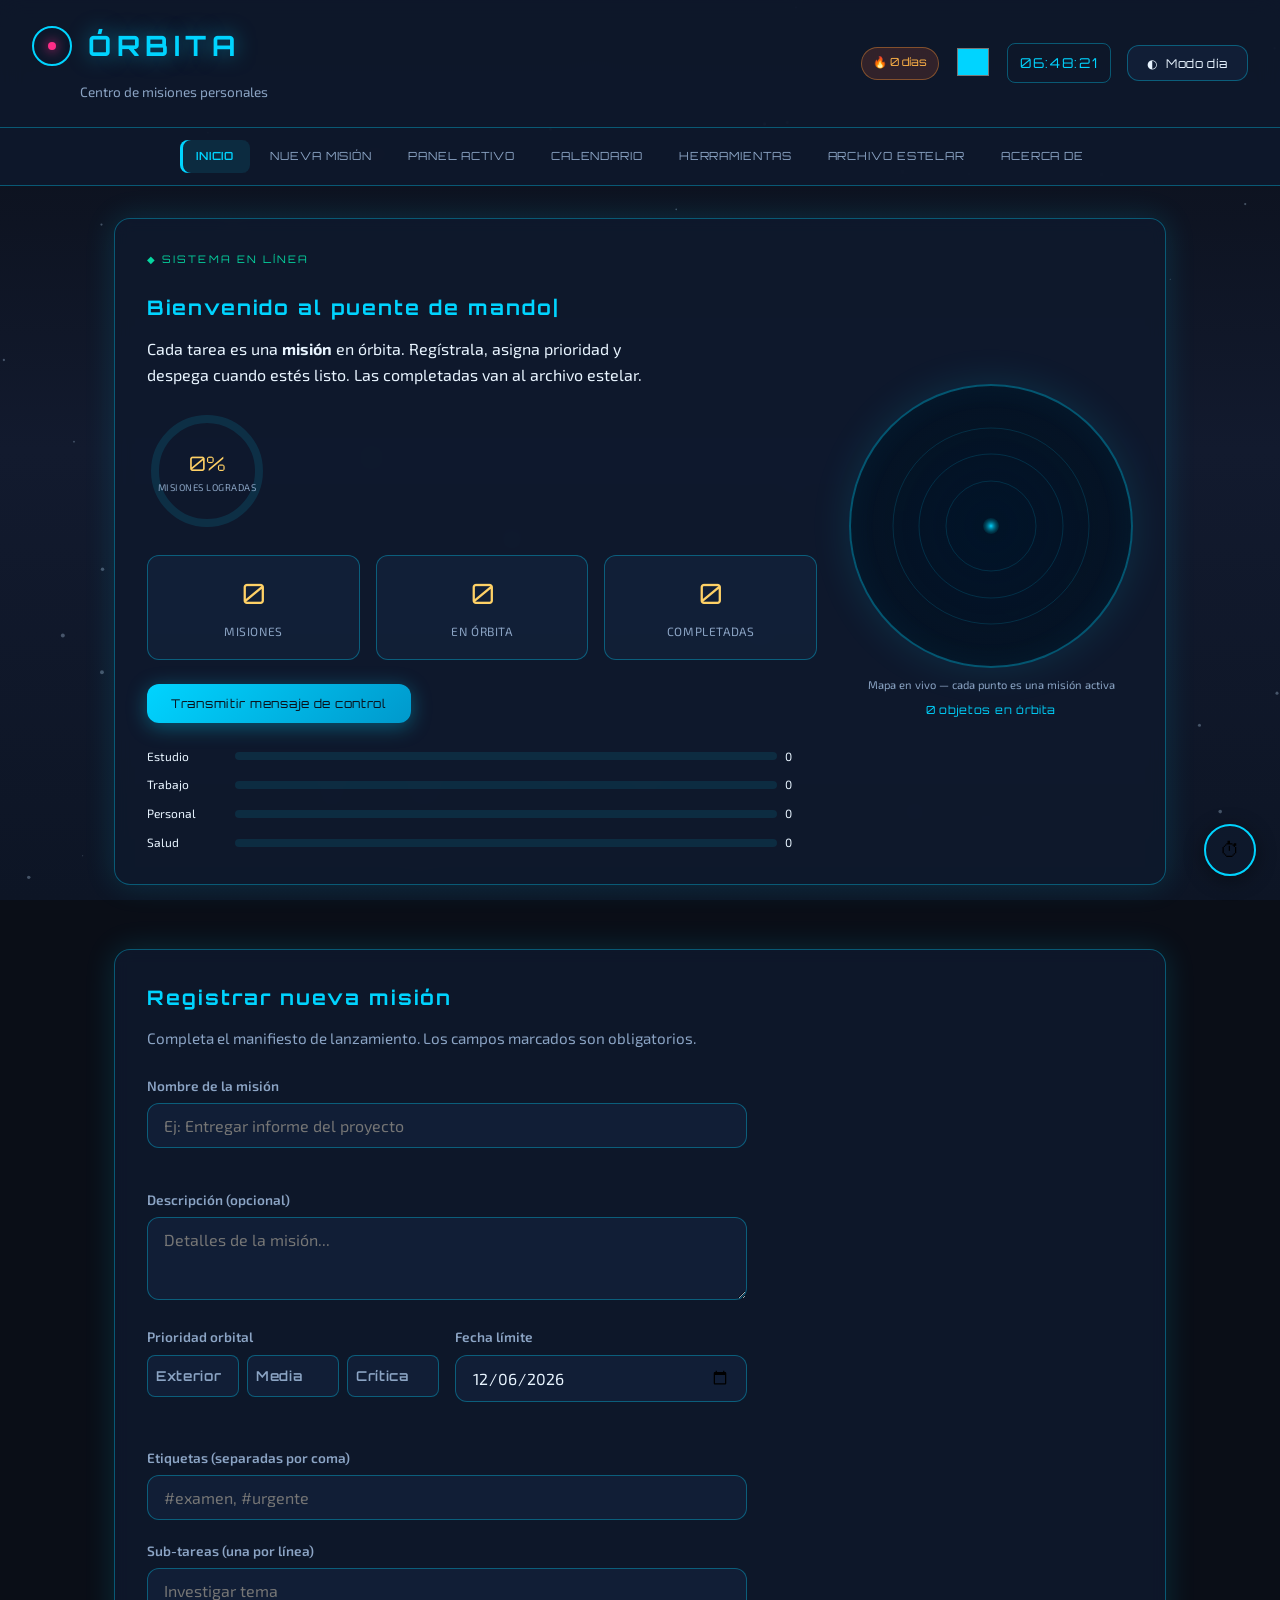
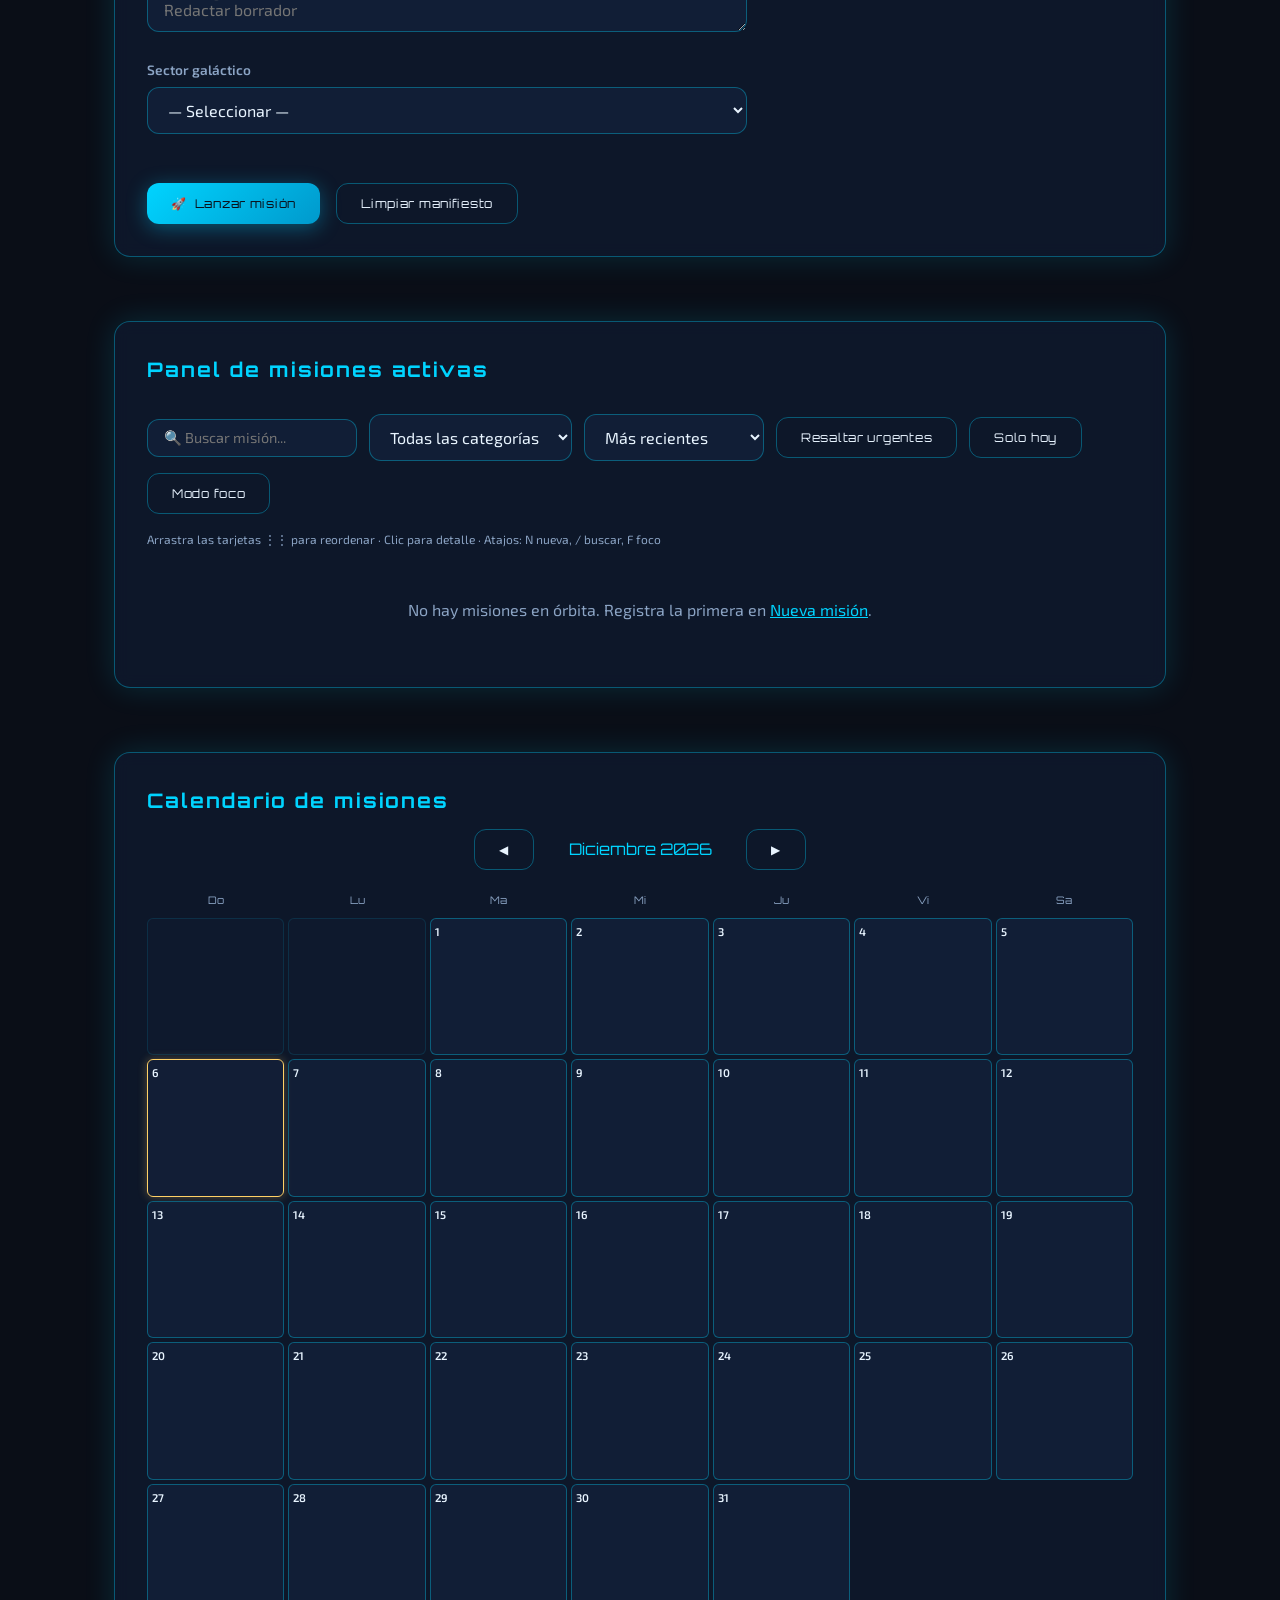
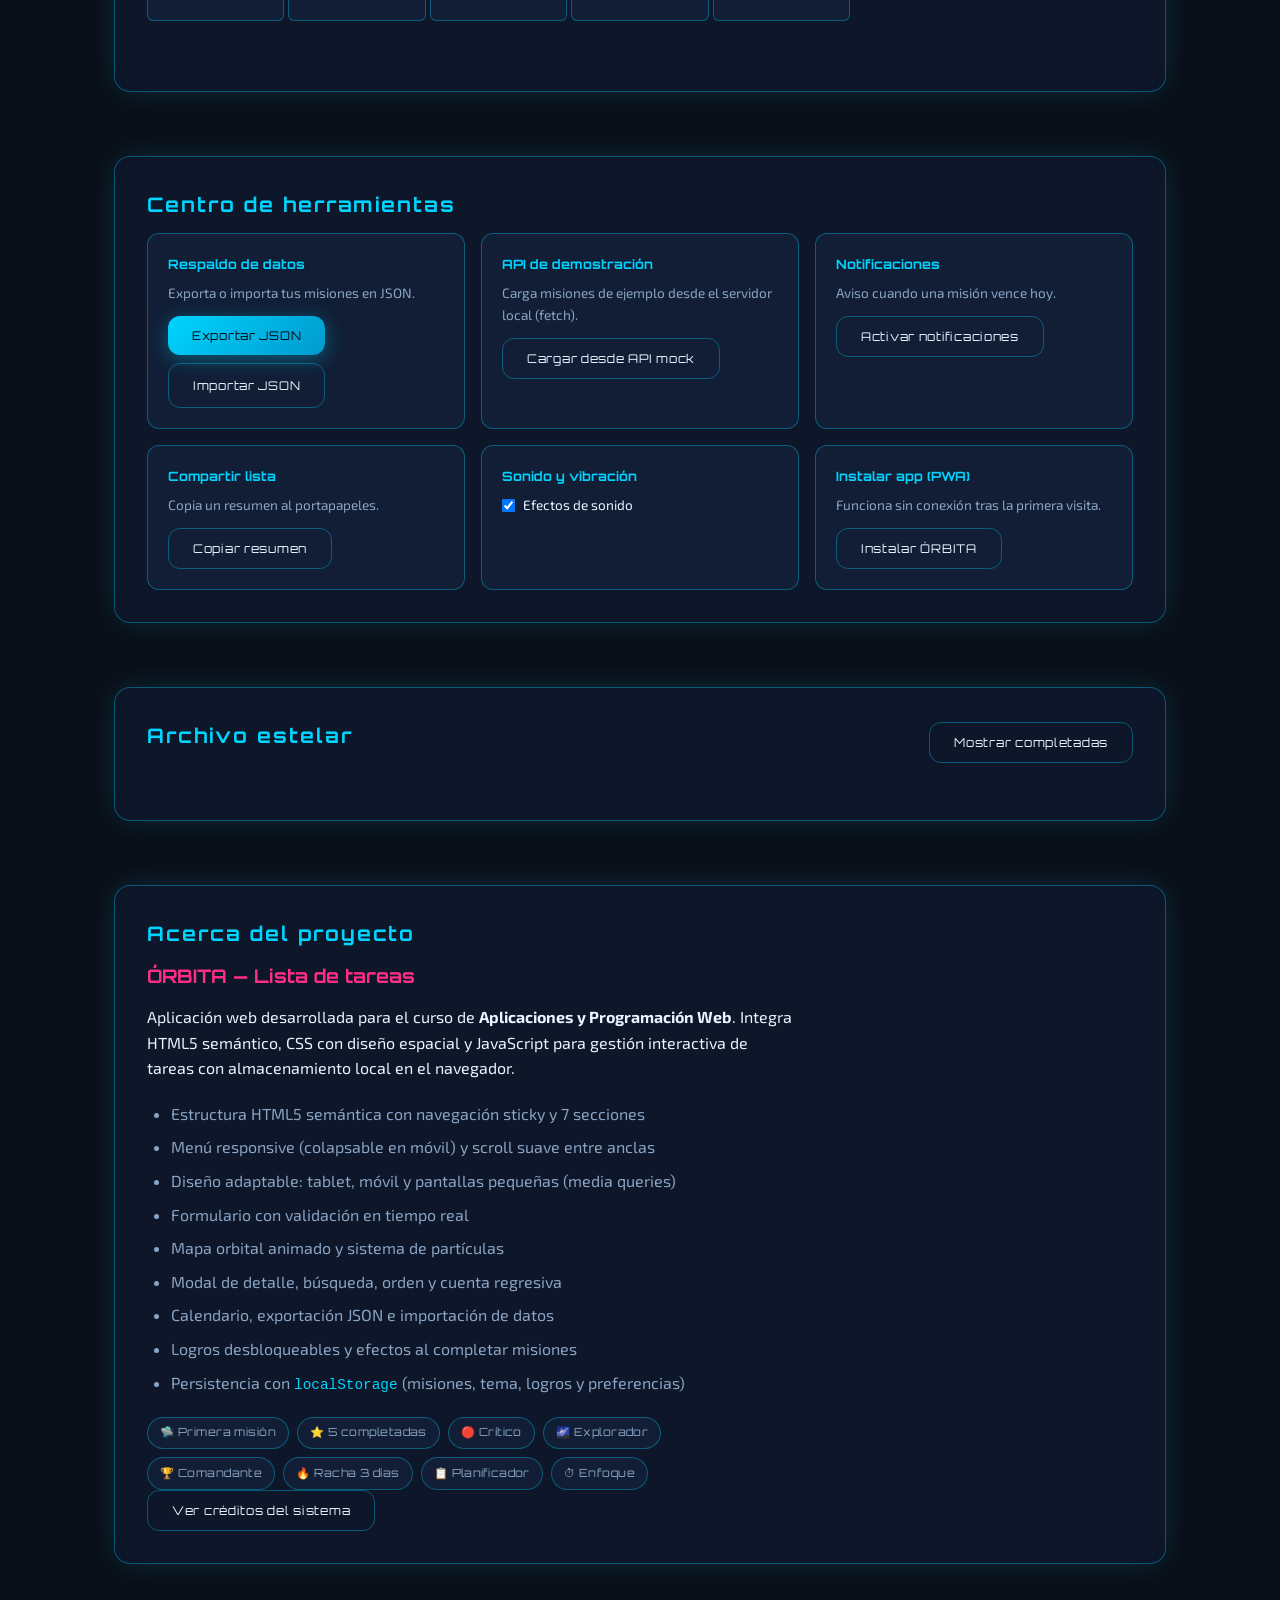
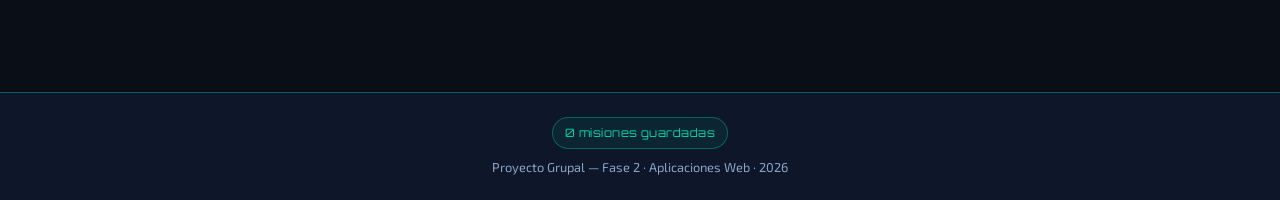
==== commit 56842a39: "Cambios - Arreglos/Ajustes to-list-completado" ====
--- a/index.html
+++ b/index.html
@@ -14,6 +14,7 @@
   <link rel="stylesheet" href="css/features.css">
 </head>
 <body>
+  <a href="#contenido-principal" class="skip-link">Saltar al contenido</a>
   <canvas id="fx-canvas" class="fx-canvas" aria-hidden="true"></canvas>
   <div class="starfield" id="starfield" aria-hidden="true"></div>
   <div id="cohete-lanzamiento" class="cohete-lanzamiento oculto" aria-hidden="true">🚀</div>
@@ -39,7 +40,11 @@
   </header>
 
   <nav class="nav-principal" aria-label="Navegación principal">
-    <ul>
+    <button type="button" id="btn-menu-movil" class="btn-menu-movil" aria-expanded="false" aria-controls="nav-lista">
+      <span class="btn-menu-icon" aria-hidden="true">☰</span>
+      <span class="btn-menu-texto">Menú de secciones</span>
+    </button>
+    <ul id="nav-lista">
       <li><a href="#inicio" class="nav-link activo">Inicio</a></li>
       <li><a href="#nueva-mision" class="nav-link">Nueva misión</a></li>
       <li><a href="#panel-misiones" class="nav-link">Panel activo</a></li>
@@ -50,7 +55,7 @@
     </ul>
   </nav>
 
-  <main class="contenedor-principal">
+  <main id="contenido-principal" class="contenedor-principal">
     <!-- SECCIÓN 1: INICIO -->
     <section id="inicio" class="seccion seccion-hero" aria-labelledby="titulo-inicio">
       <article class="hero-card">
@@ -133,21 +138,24 @@
         </div>
 
         <div class="campo-fila">
-        <div class="campo-grupo">
-          <label>Prioridad orbital</label>
-          <div class="prioridad-chips" role="group" aria-label="Seleccionar prioridad">
-            <button type="button" class="chip-prioridad" data-prioridad="baja">Exterior</button>
-            <button type="button" class="chip-prioridad" data-prioridad="media">Media</button>
-            <button type="button" class="chip-prioridad" data-prioridad="alta">Crítica</button>
-          </div>
-          <select id="prioridad-mision" name="prioridad" required class="select-oculto-visual">
-            <option value="">— Seleccionar —</option>
-            <option value="baja">Baja — órbita exterior</option>
-            <option value="media">Media — órbita media</option>
-            <option value="alta">Alta — órbita crítica</option>
-          </select>
-          <span class="error-campo" id="error-prioridad" role="alert"></span>
-        </div>
+          <div class="campo-grupo">
+            <label id="label-prioridad">Prioridad orbital</label>
+            <div class="prioridad-chips" role="radiogroup" aria-labelledby="label-prioridad">
+              <input type="radio" name="prioridad-radio" id="prioridad-baja" value="baja" class="prioridad-radio sr-only">
+              <label for="prioridad-baja" class="chip-prioridad" data-prioridad="baja">Exterior</label>
+              <input type="radio" name="prioridad-radio" id="prioridad-media" value="media" class="prioridad-radio sr-only">
+              <label for="prioridad-media" class="chip-prioridad" data-prioridad="media">Media</label>
+              <input type="radio" name="prioridad-radio" id="prioridad-alta" value="alta" class="prioridad-radio sr-only">
+              <label for="prioridad-alta" class="chip-prioridad" data-prioridad="alta">Crítica</label>
+            </div>
+            <select id="prioridad-mision" name="prioridad" required class="select-oculto-visual" tabindex="-1" aria-hidden="true">
+              <option value="">— Seleccionar —</option>
+              <option value="baja">Baja — órbita exterior</option>
+              <option value="media">Media — órbita media</option>
+              <option value="alta">Alta — órbita crítica</option>
+            </select>
+            <span class="error-campo" id="error-prioridad" role="alert"></span>
+          </div>
 
           <div class="campo-grupo">
             <label for="fecha-mision">Fecha límite</label>
@@ -310,12 +318,15 @@
           de tareas con almacenamiento local en el navegador.
         </p>
         <ul class="lista-tecnica">
-          <li>Estructura HTML5 con navegación y 5 secciones</li>
+          <li>Estructura HTML5 semántica con navegación sticky y 7 secciones</li>
+          <li>Menú responsive (colapsable en móvil) y scroll suave entre anclas</li>
+          <li>Diseño adaptable: tablet, móvil y pantallas pequeñas (media queries)</li>
           <li>Formulario con validación en tiempo real</li>
           <li>Mapa orbital animado y sistema de partículas</li>
           <li>Modal de detalle, búsqueda, orden y cuenta regresiva</li>
+          <li>Calendario, exportación JSON e importación de datos</li>
           <li>Logros desbloqueables y efectos al completar misiones</li>
-          <li>Persistencia con <code>localStorage</code></li>
+          <li>Persistencia con <code>localStorage</code> (misiones, tema, logros y preferencias)</li>
         </ul>
         <div id="logros-panel" class="logros-panel" aria-label="Logros desbloqueados"></div>
         <button type="button" id="btn-mostrar-creditos" class="btn-secundario">
@@ -327,7 +338,8 @@
   </main>
 
   <footer class="site-footer">
-    <p>Proyecto Grupal — Fase 1 · Aplicaciones Web · <span id="anio-footer"></span></p>
+    <p class="storage-status" id="storage-status" aria-live="polite">0 misiones guardadas</p>
+    <p>Proyecto Grupal — Fase 2 · Aplicaciones Web · <span id="anio-footer"></span></p>
   </footer>
 
   <div id="modal-mision" class="modal-overlay oculto" role="dialog" aria-modal="true" aria-labelledby="modal-titulo">
@@ -372,6 +384,10 @@
     </div>
   </aside>
 
+  <button type="button" id="btn-volver-arriba" class="btn-volver-arriba oculto" aria-label="Volver arriba" title="Volver arriba">
+    ↑
+  </button>
+
   <div id="toast-global" class="toast-global oculto" role="status" aria-live="polite"></div>
   <div id="atajos-ayuda" class="atajos-ayuda oculto" role="complementary"></div>
 
--- a/css/styles.css
+++ b/css/styles.css
@@ -21,6 +21,7 @@
   --font-display: "Orbitron", sans-serif;
   --font-body: "Exo 2", sans-serif;
   --header-height: auto;
+  --nav-offset: 7.5rem;
 }
 
 [data-tema="dia"] {
@@ -50,6 +51,29 @@
 
 html {
   scroll-behavior: smooth;
+  scroll-padding-top: var(--nav-offset);
+}
+
+.skip-link {
+  position: absolute;
+  top: -100%;
+  left: 1rem;
+  z-index: 10000;
+  padding: 0.65rem 1rem;
+  font-family: var(--font-display);
+  font-size: 0.75rem;
+  letter-spacing: 0.06em;
+  text-decoration: none;
+  color: var(--bg-void);
+  background: var(--accent-cyan);
+  border-radius: 0 0 8px 8px;
+  transition: top 0.2s ease;
+}
+
+.skip-link:focus {
+  top: 0;
+  outline: 2px solid var(--accent-gold);
+  outline-offset: 2px;
 }
 
 body {
@@ -267,6 +291,31 @@
   background: rgba(0, 212, 255, 0.1);
 }
 
+.nav-link.activo {
+  box-shadow: inset 3px 0 0 var(--accent-cyan);
+  font-weight: 600;
+}
+
+.nav-link:focus-visible {
+  outline: 2px solid var(--accent-cyan);
+  outline-offset: 2px;
+}
+
+.btn-primario:focus-visible,
+.btn-secundario:focus-visible,
+.btn-tema:focus-visible,
+.chip-prioridad:focus-visible {
+  outline: 2px solid var(--accent-cyan);
+  outline-offset: 2px;
+}
+
+input:focus-visible,
+textarea:focus-visible,
+select:focus-visible {
+  outline: 2px solid var(--accent-cyan);
+  outline-offset: 1px;
+}
+
 /* --- Layout principal --- */
 .contenedor-principal {
   max-width: 1100px;
@@ -284,6 +333,7 @@
   border-radius: calc(var(--radius) + 4px);
   box-shadow: var(--shadow-glow);
   backdrop-filter: blur(8px);
+  scroll-margin-top: var(--nav-offset);
 }
 
 .seccion h2 {
@@ -450,6 +500,8 @@
   gap: 0.5rem;
   flex-wrap: wrap;
   margin-bottom: 0.5rem;
+  position: relative;
+  z-index: 2;
 }
 
 .chip-prioridad {
@@ -472,6 +524,25 @@
   border-color: var(--accent-cyan);
 }
 
+.prioridad-radio {
+  position: absolute;
+  opacity: 0;
+  width: 1px;
+  height: 1px;
+  pointer-events: none;
+}
+
+.prioridad-radio:focus-visible + .chip-prioridad {
+  outline: 2px solid var(--accent-cyan);
+  outline-offset: 2px;
+}
+
+.prioridad-radio:checked + .chip-prioridad,
+.chip-prioridad.activo {
+  font-weight: 600;
+}
+
+.prioridad-radio:checked + .chip-prioridad[data-prioridad="baja"],
 .chip-prioridad.activo[data-prioridad="baja"] {
   background: rgba(46, 213, 115, 0.2);
   border-color: var(--prioridad-baja);
@@ -479,6 +550,7 @@
   box-shadow: 0 0 15px rgba(46, 213, 115, 0.3);
 }
 
+.prioridad-radio:checked + .chip-prioridad[data-prioridad="media"],
 .chip-prioridad.activo[data-prioridad="media"] {
   background: rgba(255, 165, 2, 0.2);
   border-color: var(--prioridad-media);
@@ -486,6 +558,7 @@
   box-shadow: 0 0 15px rgba(255, 165, 2, 0.3);
 }
 
+.prioridad-radio:checked + .chip-prioridad[data-prioridad="alta"],
 .chip-prioridad.activo[data-prioridad="alta"] {
   background: rgba(255, 71, 87, 0.2);
   border-color: var(--prioridad-alta);
@@ -653,7 +726,11 @@
 }
 
 .campo-grupo input.invalido,
-.campo-grupo select.invalido {
+.campo-grupo select.invalido,
+.prioridad-chips.invalido {
+  outline: 2px solid var(--prioridad-alta);
+  outline-offset: 2px;
+  border-radius: var(--radius);
   border-color: var(--prioridad-alta);
 }
 
@@ -1090,12 +1167,137 @@
   background: var(--bg-panel);
 }
 
+.storage-status {
+  display: inline-block;
+  margin-bottom: 0.5rem;
+  padding: 0.35rem 0.75rem;
+  font-size: 0.72rem;
+  font-family: var(--font-display);
+  letter-spacing: 0.04em;
+  color: var(--accent-green);
+  border: 1px solid rgba(6, 214, 160, 0.35);
+  border-radius: 999px;
+  background: rgba(6, 214, 160, 0.08);
+}
+
+.storage-status.storage-error {
+  color: var(--prioridad-alta);
+  border-color: rgba(255, 71, 87, 0.35);
+  background: rgba(255, 71, 87, 0.08);
+}
+
+.btn-menu-movil {
+  display: none;
+  width: 100%;
+  padding: 0.65rem 1rem;
+  font-family: var(--font-display);
+  font-size: 0.75rem;
+  letter-spacing: 0.08em;
+  text-transform: uppercase;
+  color: var(--text-primary);
+  background: var(--bg-card);
+  border: none;
+  border-bottom: 1px solid var(--border-glow);
+  cursor: pointer;
+  align-items: center;
+  justify-content: center;
+  gap: 0.5rem;
+}
+
+.btn-menu-movil:hover {
+  background: rgba(0, 212, 255, 0.08);
+}
+
+.btn-menu-movil[aria-expanded="true"] {
+  background: rgba(0, 212, 255, 0.12);
+  color: var(--accent-cyan);
+}
+
+.btn-volver-arriba {
+  position: fixed;
+  bottom: 5.5rem;
+  right: 1.5rem;
+  z-index: 90;
+  display: none;
+  width: 44px;
+  height: 44px;
+  font-family: var(--font-display);
+  font-size: 1.1rem;
+  color: var(--text-primary);
+  background: var(--bg-panel);
+  border: 1px solid var(--border-glow);
+  border-radius: 50%;
+  cursor: pointer;
+  box-shadow: var(--shadow-glow);
+  transition: transform 0.2s, opacity 0.2s, background 0.2s;
+}
+
+.btn-volver-arriba:hover {
+  transform: translateY(-3px);
+  background: rgba(0, 212, 255, 0.15);
+  color: var(--accent-cyan);
+}
+
+.btn-volver-arriba:focus-visible {
+  outline: 2px solid var(--accent-cyan);
+  outline-offset: 2px;
+}
+
+.btn-volver-arriba:not(.oculto) {
+  display: block;
+}
+
 /* --- Responsive --- */
+
+/* Tablet: nav con desplazamiento horizontal */
+@media (max-width: 1024px) and (min-width: 769px) {
+  .nav-principal ul {
+    flex-wrap: nowrap;
+    justify-content: flex-start;
+    overflow-x: auto;
+    -webkit-overflow-scrolling: touch;
+    scrollbar-width: thin;
+    padding: 0.5rem 1rem;
+  }
+
+  .nav-link {
+    flex-shrink: 0;
+    white-space: nowrap;
+  }
+
+  .panel-controles {
+    width: 100%;
+  }
+
+  .select-filtro {
+    flex: 1 1 140px;
+    min-width: 0;
+  }
+}
+
 @media (max-width: 768px) {
+  :root {
+    --nav-offset: 6.5rem;
+  }
+
   .seccion-hero {
     grid-template-columns: 1fr;
   }
 
+  .mapa-orbital-panel {
+    text-align: center;
+    margin: 0 auto;
+  }
+
+  .mapa-orbital-panel canvas {
+    max-width: 100%;
+    height: auto;
+  }
+
+  .hero-stats {
+    justify-content: center;
+  }
+
   .tagline {
     margin-left: 0;
   }
@@ -1104,26 +1306,69 @@
     grid-template-columns: 1fr;
   }
 
+  .prioridad-chips {
+    flex-wrap: wrap;
+  }
+
   .tarjeta-mision {
     grid-template-columns: 1fr;
+    gap: 0.75rem;
   }
 
   .mision-acciones {
     flex-direction: row;
+    justify-content: flex-end;
+  }
+
+  .btn-menu-movil {
+    display: flex;
   }
 
   .nav-principal ul {
-    gap: 0.15rem;
+    display: none;
+    flex-direction: column;
+    align-items: stretch;
+    gap: 0;
+    padding: 0;
+    overflow: visible;
+  }
+
+  .nav-principal.nav-abierta ul {
+    display: flex;
   }
 
   .nav-link {
-    padding: 0.4rem 0.6rem;
-    font-size: 0.6rem;
+    padding: 0.85rem 1rem;
+    font-size: 0.78rem;
+    border-bottom: 1px solid rgba(0, 212, 255, 0.08);
+  }
+
+  .nav-link.activo {
+    box-shadow: inset 4px 0 0 var(--accent-cyan);
+  }
+
+  .header-brand h1 {
+    font-size: 1.35rem;
   }
 
   .header-extra {
     width: 100%;
     justify-content: space-between;
+    flex-wrap: wrap;
+    gap: 0.5rem;
+  }
+
+  .racha-badge {
+    font-size: 0.75rem;
+  }
+
+  .reloj-mision {
+    font-size: 0.75rem;
+    min-width: 88px;
+  }
+
+  .btn-tema-texto {
+    display: none;
   }
 
   .progreso-orbital {
@@ -1131,11 +1376,90 @@
     margin-right: auto;
   }
 
+  .panel-cabecera,
+  .archivo-cabecera {
+    flex-direction: column;
+    align-items: stretch;
+  }
+
   .panel-controles {
     width: 100%;
-  }
-
+    flex-direction: column;
+    align-items: stretch;
+  }
+
+  .panel-controles .btn-secundario,
+  .select-filtro,
   .input-buscar {
     width: 100%;
-  }
-}
+    min-width: 0;
+  }
+
+  .form-mision {
+    max-width: none;
+  }
+
+  .seccion {
+    padding: 1.25rem;
+    margin-bottom: 2.5rem;
+  }
+
+  .input-buscar {
+    width: 100%;
+  }
+
+  .site-header {
+    padding: 1rem;
+  }
+
+  .contenedor-principal {
+    padding: 1rem 0.75rem 3rem;
+  }
+
+  .btn-volver-arriba {
+    bottom: 5rem;
+    right: 1rem;
+    width: 40px;
+    height: 40px;
+  }
+}
+
+@media (max-width: 480px) {
+  .header-brand {
+    flex-direction: column;
+    align-items: flex-start;
+    gap: 0.35rem;
+  }
+
+  .logo-ring {
+    width: 32px;
+    height: 32px;
+  }
+
+  .hero-card p {
+    font-size: 0.95rem;
+  }
+
+  .form-acciones {
+    flex-direction: column;
+  }
+
+  .form-acciones .btn-primario,
+  .form-acciones .btn-secundario {
+    width: 100%;
+    justify-content: center;
+  }
+
+  .modal-contenido {
+    margin: 0.75rem;
+    width: calc(100% - 1.5rem);
+  }
+
+  .modal-acciones {
+    flex-direction: column;
+  }
+
+  .modal-acciones button {
+    width: 100%;
+  }
+}
--- a/css/features.css
+++ b/css/features.css
@@ -69,6 +69,7 @@
   font-size: 1rem;
   user-select: none;
   align-self: center;
+  touch-action: none;
 }
 
 .btn-secundario.activo {
@@ -422,4 +423,22 @@
     right: 1rem;
   }
   .cal-celda { min-height: 36px; font-size: 0.6rem; }
-}
+  .focus-inner {
+    padding: 1.25rem;
+    margin: 1rem;
+    max-height: 90vh;
+    overflow-y: auto;
+  }
+  .focus-inner h2 {
+    font-size: 1.1rem;
+    word-break: break-word;
+  }
+  .herramientas-grid {
+    grid-template-columns: 1fr;
+  }
+  .tool-acciones .btn-primario,
+  .tool-acciones .btn-secundario {
+    width: 100%;
+    text-align: center;
+  }
+}
